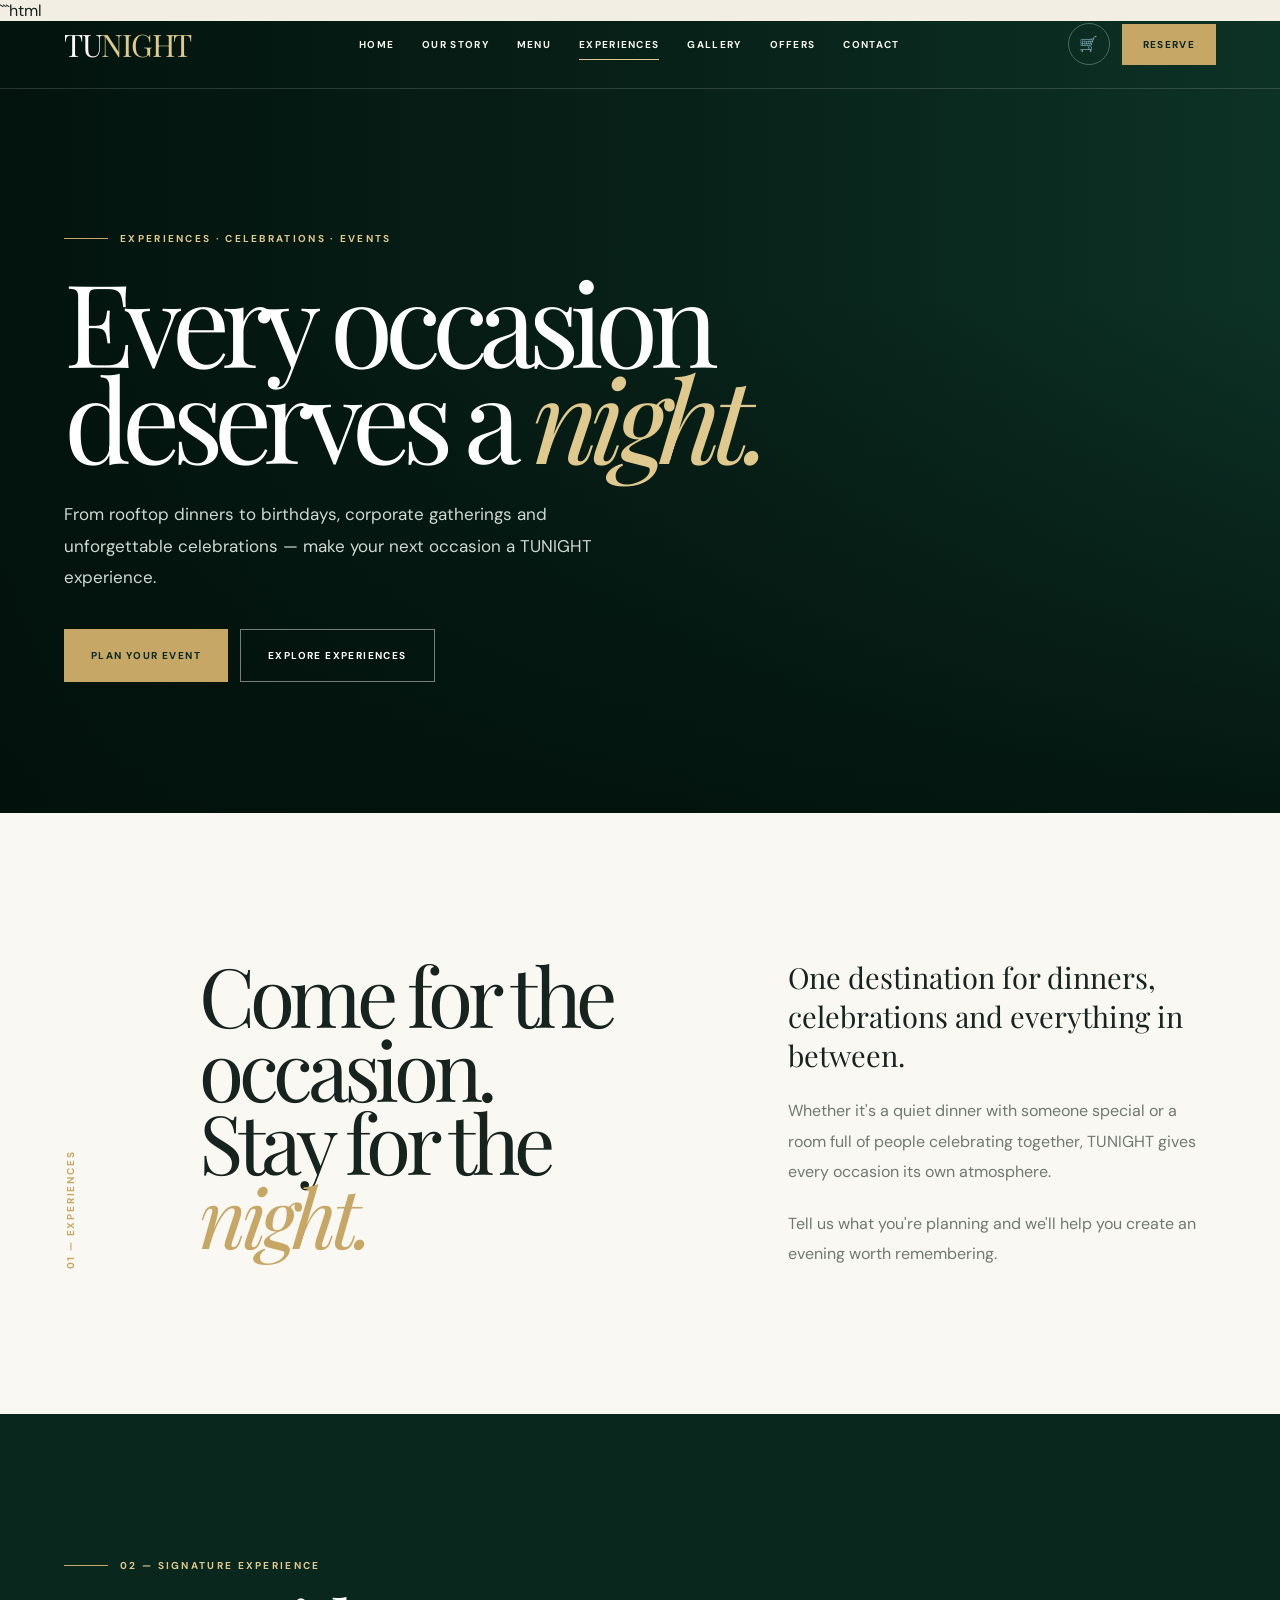
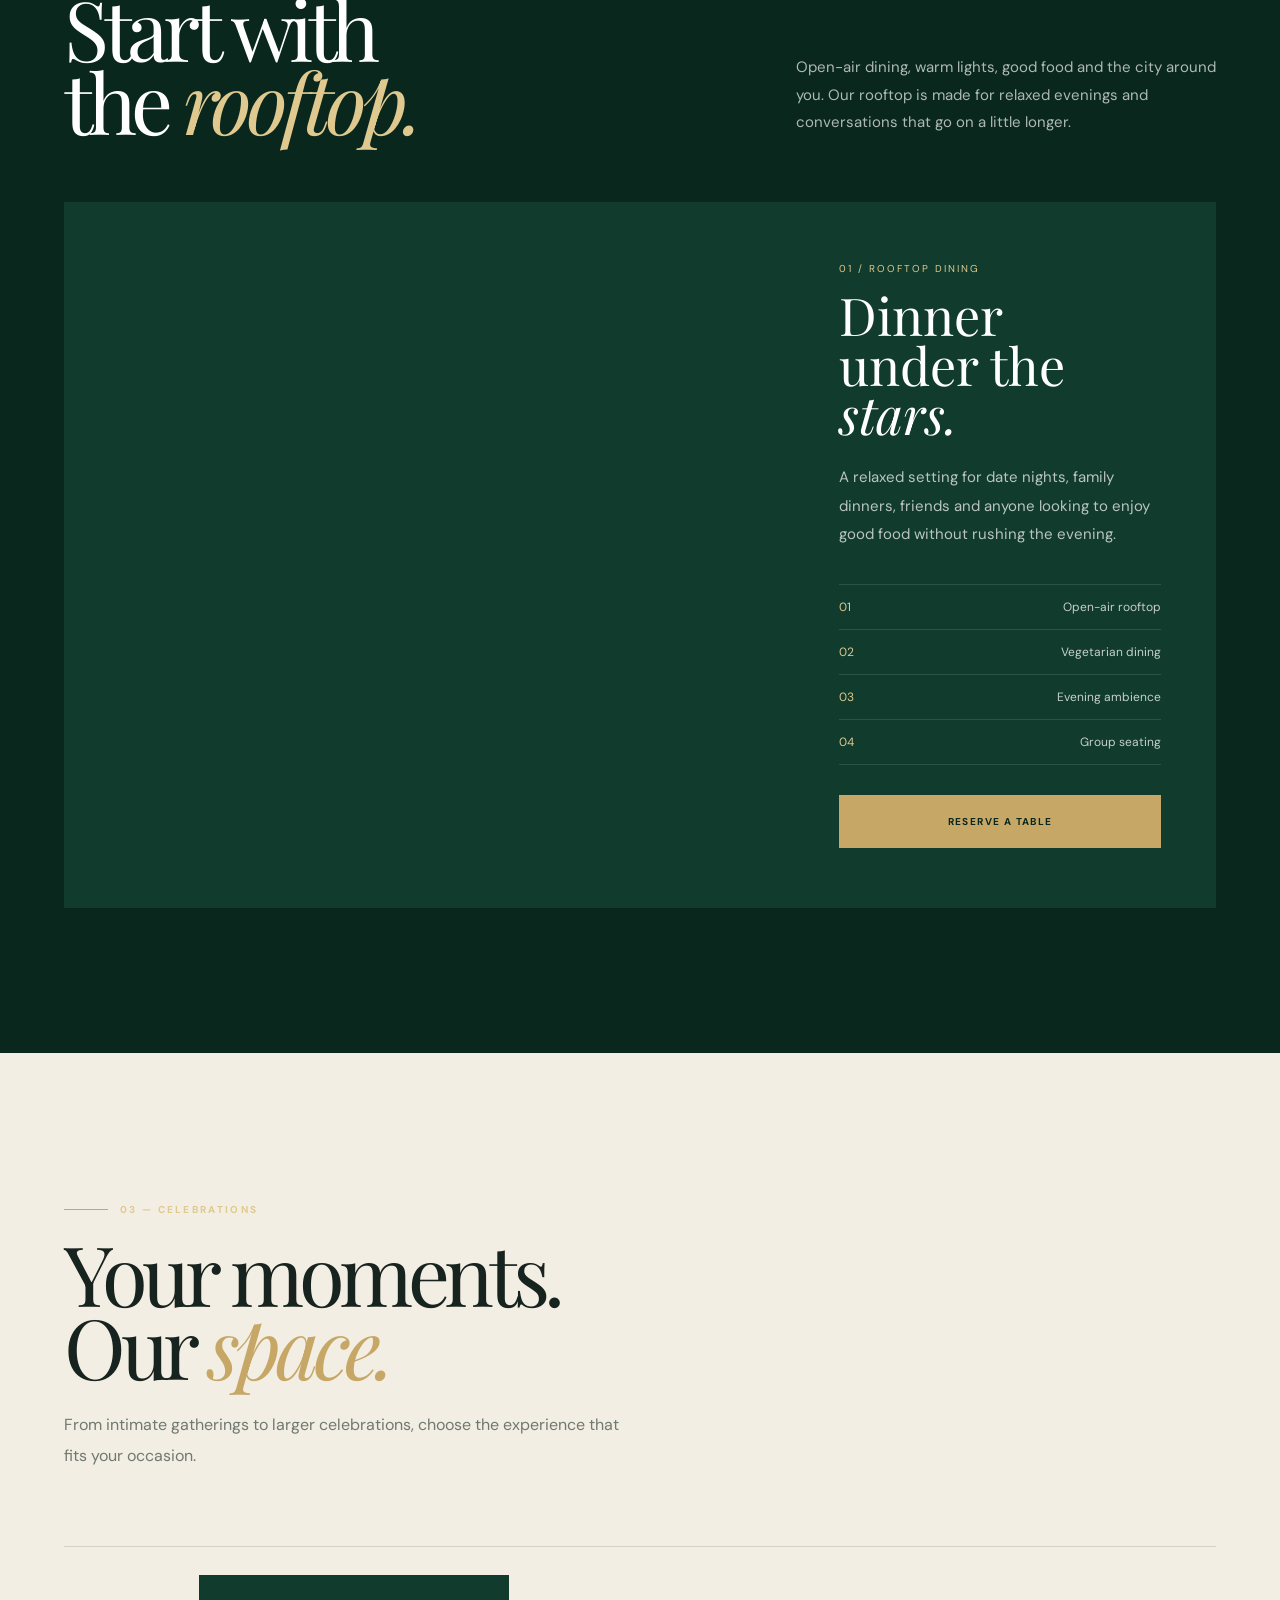
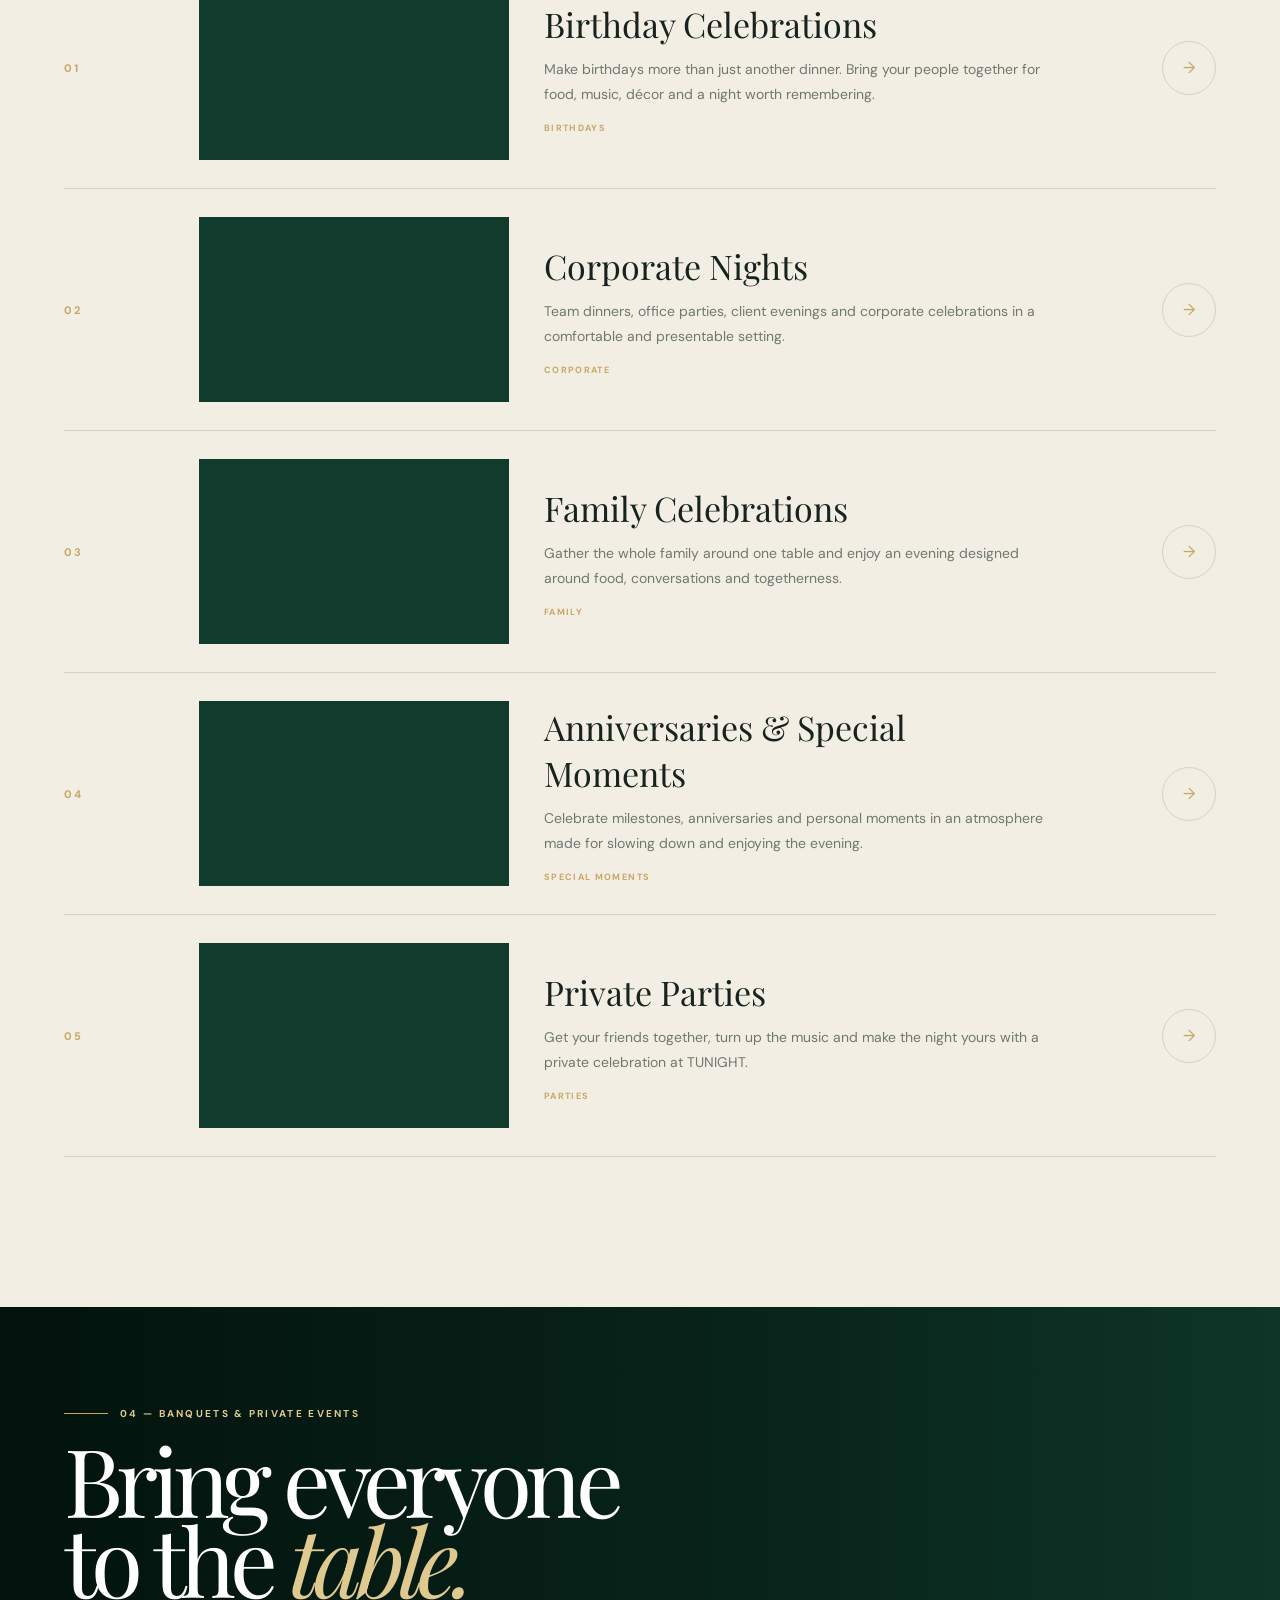
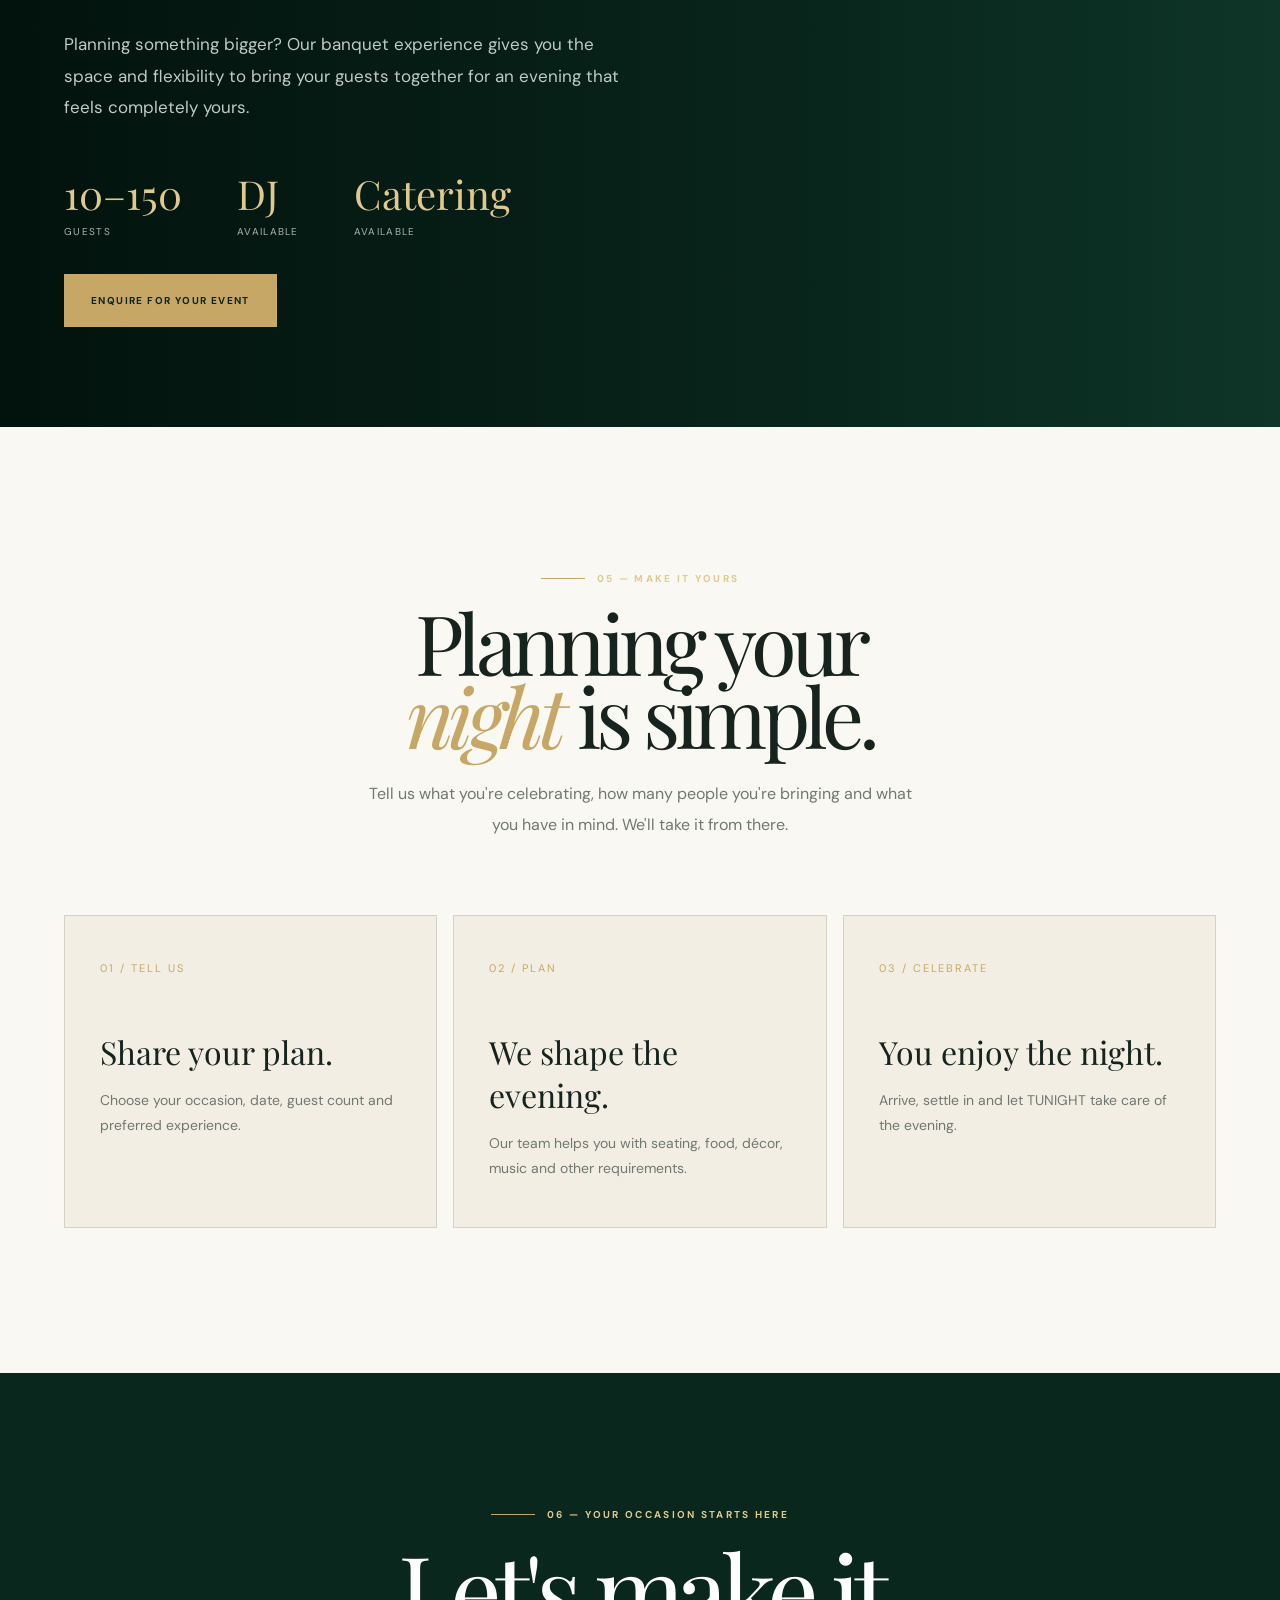
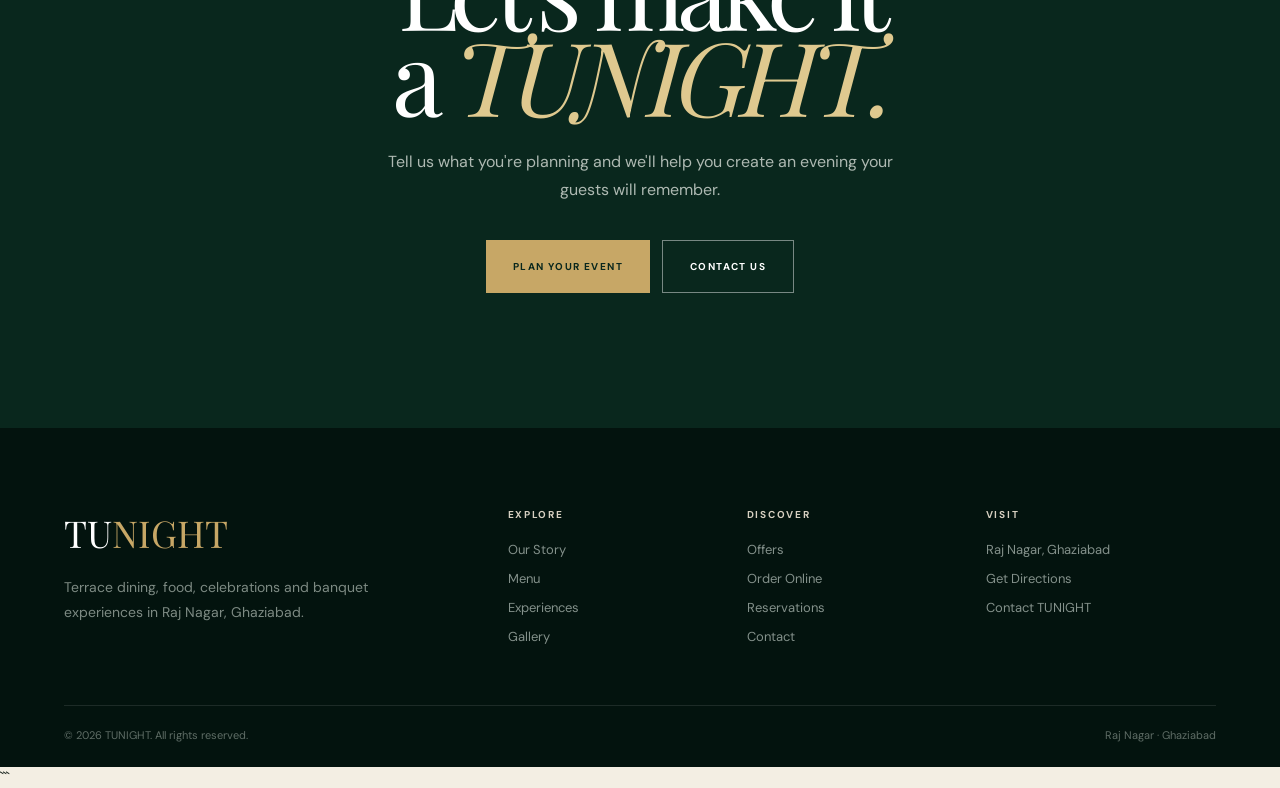
==== events.html @ 4f3eb119 "Add files via upload" ====
```html
<!DOCTYPE html>
<html lang="en">
<head>
<meta charset="UTF-8">
<meta name="viewport" content="width=device-width, initial-scale=1.0">

<title>Experiences & Events — TUNIGHT</title>

<link rel="preconnect" href="https://fonts.googleapis.com">
<link rel="preconnect" href="https://fonts.gstatic.com" crossorigin>

<link href="https://fonts.googleapis.com/css2?family=DM+Sans:wght@400;500;600;700&family=Playfair+Display:ital,wght@0,400;0,500;0,600;1,400;1,500&display=swap" rel="stylesheet">

<style>

:root{
    --green:#09271d;
    --green-2:#103b2d;
    --green-3:#174936;

    --gold:#c7a766;
    --gold-light:#dfc98f;

    --cream:#f3eee3;
    --cream-light:#faf8f2;

    --white:#fff;
    --black:#07100c;

    --text:#17231e;
    --muted:#707872;

    --line:rgba(23,35,30,.14);

    --container:1280px;
}

*{
    margin:0;
    padding:0;
    box-sizing:border-box;
}

html{
    scroll-behavior:smooth;
}

body{
    background:var(--cream);
    color:var(--text);
    font-family:"DM Sans",sans-serif;
    overflow-x:hidden;
}

body.no-scroll{
    overflow:hidden;
}

img{
    display:block;
    width:100%;
}

a{
    color:inherit;
    text-decoration:none;
}

button{
    font:inherit;
}

.container{
    width:min(var(--container),90%);
    margin:auto;
}

/* =========================
   HEADER
========================= */

.header{
    position:absolute;
    top:0;
    left:0;
    width:100%;
    z-index:100;
    color:white;
    border-bottom:1px solid rgba(255,255,255,.15);
}

.nav{
    min-height:88px;
    display:flex;
    align-items:center;
    justify-content:space-between;
    gap:30px;
}

.logo{
    font-family:"Playfair Display",serif;
    font-size:31px;
    letter-spacing:-1.5px;
    white-space:nowrap;
}

.logo span{
    color:var(--gold-light);
}

.nav-links{
    display:flex;
    align-items:center;
    gap:28px;
}

.nav-links a{
    position:relative;
    font-size:10px;
    font-weight:700;
    letter-spacing:.13em;
    text-transform:uppercase;
    color:#f7f6f0;
}

.nav-links a::after{
    content:"";
    position:absolute;
    left:0;
    bottom:-9px;
    width:0;
    height:1px;
    background:var(--gold-light);
    transition:.3s;
}

.nav-links a:hover::after,
.nav-links a.active::after{
    width:100%;
}

.nav-right{
    display:flex;
    align-items:center;
    gap:12px;
}

.cart{
    width:42px;
    height:42px;
    border:1px solid rgba(255,255,255,.28);
    border-radius:50%;
    display:grid;
    place-items:center;
    font-size:15px;
}

.header-button{
    padding:14px 21px;
    background:var(--gold);
    color:var(--green);
    font-size:10px;
    font-weight:700;
    letter-spacing:.13em;
    text-transform:uppercase;
}

.menu-button{
    display:none;
    width:42px;
    height:42px;
    border:1px solid rgba(255,255,255,.3);
    background:transparent;
    color:white;
    cursor:pointer;
}

/* =========================
   MOBILE MENU
========================= */

.mobile-menu{
    position:fixed;
    inset:0;
    z-index:1000;
    background:var(--green);
    color:white;
    padding:24px;
    transform:translateX(100%);
    transition:.4s ease;
}

.mobile-menu.open{
    transform:translateX(0);
}

.mobile-menu-top{
    display:flex;
    justify-content:space-between;
    align-items:center;
}

.mobile-close{
    width:42px;
    height:42px;
    border:1px solid rgba(255,255,255,.25);
    background:transparent;
    color:white;
    font-size:25px;
    cursor:pointer;
}

.mobile-links{
    margin-top:55px;
}

.mobile-links a{
    display:block;
    padding:17px 0;
    border-bottom:1px solid rgba(255,255,255,.1);
    font-family:"Playfair Display",serif;
    font-size:34px;
}

/* =========================
   COMMON
========================= */

.eyebrow{
    display:flex;
    align-items:center;
    gap:12px;
    color:var(--gold-light);
    font-size:10px;
    font-weight:700;
    letter-spacing:.23em;
    text-transform:uppercase;
}

.eyebrow::before{
    content:"";
    width:44px;
    height:1px;
    background:var(--gold);
}

.button{
    min-height:53px;
    padding:0 27px;
    display:inline-flex;
    align-items:center;
    justify-content:center;
    font-size:10px;
    font-weight:700;
    letter-spacing:.14em;
    text-transform:uppercase;
}

.button-gold{
    background:var(--gold);
    color:var(--green);
}

.button-outline{
    border:1px solid rgba(255,255,255,.45);
    color:white;
}

.photo{
    position:relative;
    overflow:hidden;
    background:var(--green-2);
}

.photo img{
    width:100%;
    height:100%;
    object-fit:cover;
    transition:.8s ease;
}

/* =========================
   HERO
========================= */

.hero{
    min-height:88vh;
    position:relative;
    display:flex;
    align-items:center;
    color:white;
    background:var(--green);
    overflow:hidden;
}

.hero-photo{
    position:absolute;
    inset:0;
}

.hero-photo img{
    object-position:center;
    animation:heroScale 12s ease-out forwards;
}

@keyframes heroScale{
    from{
        transform:scale(1.08);
    }

    to{
        transform:scale(1);
    }
}

.hero-overlay{
    position:absolute;
    inset:0;
    background:
        linear-gradient(
            90deg,
            rgba(2,17,12,.95),
            rgba(2,17,12,.63) 52%,
            rgba(2,17,12,.22)
        ),
        linear-gradient(
            0deg,
            rgba(2,17,12,.8),
            transparent 65%
        );
}

.hero-content{
    position:relative;
    z-index:2;
    padding-top:80px;
}

.hero h1{
    max-width:900px;
    margin-top:27px;
    font-family:"Playfair Display",serif;
    font-size:clamp(68px,9vw,128px);
    line-height:.84;
    font-weight:400;
    letter-spacing:-.075em;
}

.hero h1 em{
    color:var(--gold-light);
}

.hero-text{
    max-width:570px;
    margin-top:34px;
    color:#d0d8d3;
    font-size:17px;
    line-height:1.85;
}

.hero-buttons{
    display:flex;
    gap:12px;
    margin-top:36px;
}

/* =========================
   INTRO
========================= */

.intro{
    padding:145px 0;
    background:var(--cream-light);
}

.intro-grid{
    display:grid;
    grid-template-columns:70px 1.1fr .9fr;
    gap:65px;
}

.vertical{
    writing-mode:vertical-rl;
    transform:rotate(180deg);
    color:var(--gold);
    font-size:10px;
    font-weight:700;
    letter-spacing:.18em;
    text-transform:uppercase;
}

.intro h2{
    font-family:"Playfair Display",serif;
    font-size:clamp(56px,6.4vw,88px);
    line-height:.9;
    font-weight:400;
    letter-spacing:-.065em;
}

.intro h2 em{
    color:var(--gold);
}

.intro-copy h3{
    font-family:"Playfair Display",serif;
    font-size:29px;
    font-weight:400;
    line-height:1.35;
}

.intro-copy p{
    margin-top:21px;
    color:var(--muted);
    font-size:16px;
    line-height:1.9;
}

/* =========================
   EXPERIENCE FEATURE
========================= */

.feature{
    padding:145px 0;
    background:var(--green);
    color:white;
}

.feature-head{
    display:flex;
    justify-content:space-between;
    align-items:flex-end;
    gap:50px;
    margin-bottom:65px;
}

.feature-head h2{
    margin-top:20px;
    font-family:"Playfair Display",serif;
    font-size:clamp(58px,6.5vw,90px);
    line-height:.87;
    font-weight:400;
    letter-spacing:-.065em;
}

.feature-head h2 em{
    color:var(--gold-light);
}

.feature-head p{
    max-width:420px;
    color:#aeb9b3;
    font-size:15px;
    line-height:1.85;
}

.feature-main{
    display:grid;
    grid-template-columns:1.25fr .75fr;
    min-height:650px;
}

.feature-image{
    min-height:650px;
}

.feature-image img{
    object-position:center;
}

.feature-image:hover img{
    transform:scale(1.04);
}

.feature-content{
    padding:60px 55px;
    background:var(--green-2);
    display:flex;
    flex-direction:column;
    justify-content:center;
}

.feature-number{
    color:var(--gold-light);
    font-size:10px;
    letter-spacing:.2em;
}

.feature-content h3{
    margin-top:15px;
    font-family:"Playfair Display",serif;
    font-size:52px;
    line-height:.95;
    font-weight:400;
}

.feature-content p{
    margin-top:25px;
    color:#bac5bf;
    font-size:15px;
    line-height:1.9;
}

.feature-list{
    margin-top:35px;
    border-top:1px solid rgba(255,255,255,.12);
}

.feature-list div{
    padding:14px 0;
    border-bottom:1px solid rgba(255,255,255,.12);
    display:flex;
    justify-content:space-between;
    gap:20px;
    color:#c7d0cb;
    font-size:12px;
}

.feature-list span{
    color:var(--gold-light);
}

/* =========================
   EVENTS
========================= */

.events{
    padding:150px 0;
    background:var(--cream);
}

.events-heading{
    max-width:760px;
}

.events-heading h2{
    margin-top:20px;
    font-family:"Playfair Display",serif;
    font-size:clamp(58px,6.5vw,90px);
    line-height:.88;
    font-weight:400;
    letter-spacing:-.065em;
}

.events-heading h2 em{
    color:var(--gold);
}

.events-heading p{
    max-width:570px;
    margin-top:28px;
    color:var(--muted);
    font-size:16px;
    line-height:1.9;
}

.event-list{
    margin-top:75px;
    border-top:1px solid var(--line);
}

.event-card{
    display:grid;
    grid-template-columns:100px 310px 1fr 130px;
    align-items:center;
    gap:35px;
    padding:28px 0;
    border-bottom:1px solid var(--line);
    transition:.35s ease;
}

.event-card:hover{
    padding-left:15px;
    padding-right:15px;
    background:rgba(255,255,255,.4);
}

.event-number{
    color:var(--gold);
    font-size:11px;
    font-weight:700;
    letter-spacing:.15em;
}

.event-image{
    height:185px;
}

.event-image img{
    object-position:center;
}

.event-card:hover .event-image img{
    transform:scale(1.05);
}

.event-info h3{
    font-family:"Playfair Display",serif;
    font-size:34px;
    font-weight:400;
}

.event-info p{
    max-width:500px;
    margin-top:10px;
    color:var(--muted);
    font-size:14px;
    line-height:1.75;
}

.event-tag{
    display:inline-block;
    margin-top:16px;
    color:var(--gold);
    font-size:9px;
    font-weight:700;
    letter-spacing:.15em;
    text-transform:uppercase;
}

.event-arrow{
    justify-self:end;
    width:54px;
    height:54px;
    border:1px solid var(--line);
    border-radius:50%;
    display:grid;
    place-items:center;
    color:var(--gold);
    transition:.3s;
}

.event-card:hover .event-arrow{
    background:var(--green);
    color:var(--gold-light);
    border-color:var(--green);
}

/* =========================
   BANQUET
========================= */

.banquet{
    min-height:720px;
    position:relative;
    display:flex;
    align-items:center;
    color:white;
    overflow:hidden;
}

.banquet-photo{
    position:absolute;
    inset:0;
}

.banquet-photo img{
    object-position:center;
}

.banquet-overlay{
    position:absolute;
    inset:0;
    background:
        linear-gradient(
            90deg,
            rgba(2,17,12,.96),
            rgba(2,17,12,.57) 58%,
            rgba(2,17,12,.15)
        );
}

.banquet-content{
    position:relative;
    z-index:2;
}

.banquet-inner{
    max-width:800px;
}

.banquet h2{
    margin-top:20px;
    font-family:"Playfair Display",serif;
    font-size:clamp(62px,7.4vw,106px);
    line-height:.84;
    font-weight:400;
    letter-spacing:-.07em;
}

.banquet h2 em{
    color:var(--gold-light);
}

.banquet p{
    max-width:570px;
    margin-top:30px;
    color:#c1cbc5;
    font-size:17px;
    line-height:1.85;
}

.stats{
    display:flex;
    gap:55px;
    margin-top:43px;
}

.stat strong{
    display:block;
    color:var(--gold-light);
    font-family:"Playfair Display",serif;
    font-size:40px;
    font-weight:400;
}

.stat span{
    display:block;
    margin-top:5px;
    color:#a9b5ae;
    font-size:10px;
    letter-spacing:.13em;
    text-transform:uppercase;
}

/* =========================
   HOW IT WORKS
========================= */

.process{
    padding:145px 0;
    background:var(--cream-light);
}

.process-title{
    text-align:center;
    max-width:800px;
    margin:auto;
}

.process-title .eyebrow{
    justify-content:center;
}

.process-title h2{
    margin-top:20px;
    font-family:"Playfair Display",serif;
    font-size:clamp(58px,6.5vw,90px);
    line-height:.88;
    font-weight:400;
    letter-spacing:-.065em;
}

.process-title h2 em{
    color:var(--gold);
}

.process-title p{
    max-width:570px;
    margin:28px auto 0;
    color:var(--muted);
    font-size:16px;
    line-height:1.9;
}

.process-grid{
    display:grid;
    grid-template-columns:repeat(3,1fr);
    gap:16px;
    margin-top:75px;
}

.process-card{
    padding:45px 35px;
    min-height:300px;
    background:var(--cream);
    border:1px solid var(--line);
    position:relative;
}

.process-card-number{
    color:var(--gold);
    font-size:11px;
    letter-spacing:.18em;
}

.process-card h3{
    margin-top:55px;
    font-family:"Playfair Display",serif;
    font-size:32px;
    font-weight:400;
}

.process-card p{
    margin-top:15px;
    color:var(--muted);
    font-size:14px;
    line-height:1.8;
}

/* =========================
   CTA
========================= */

.final{
    padding:135px 0;
    background:var(--green);
    color:white;
    text-align:center;
}

.final .eyebrow{
    justify-content:center;
}

.final h2{
    max-width:900px;
    margin:25px auto 0;
    font-family:"Playfair Display",serif;
    font-size:clamp(65px,8vw,112px);
    line-height:.84;
    font-weight:400;
    letter-spacing:-.07em;
}

.final h2 em{
    color:var(--gold-light);
}

.final p{
    max-width:530px;
    margin:30px auto 0;
    color:#aeb9b2;
    font-size:16px;
    line-height:1.8;
}

.final-buttons{
    display:flex;
    justify-content:center;
    gap:12px;
    margin-top:35px;
}

/* =========================
   FOOTER
========================= */

.footer{
    padding:80px 0 25px;
    background:#03130e;
    color:white;
}

.footer-grid{
    display:grid;
    grid-template-columns:1.5fr .7fr .7fr .9fr;
    gap:60px;
}

.footer-logo{
    font-family:"Playfair Display",serif;
    font-size:37px;
}

.footer-logo span{
    color:var(--gold);
}

.footer-description{
    max-width:360px;
    margin-top:18px;
    color:#7d8a83;
    font-size:14px;
    line-height:1.8;
}

.footer h4{
    margin-bottom:20px;
    color:#d7d0c1;
    font-size:10px;
    letter-spacing:.17em;
    text-transform:uppercase;
}

.footer-links{
    display:grid;
    gap:12px;
}

.footer-links a{
    color:#84918b;
    font-size:13px;
}

.footer-links a:hover{
    color:var(--gold-light);
}

.footer-bottom{
    display:flex;
    justify-content:space-between;
    margin-top:60px;
    padding-top:22px;
    border-top:1px solid rgba(255,255,255,.1);
    color:#5f6d66;
    font-size:11px;
}

/* =========================
   RESPONSIVE
========================= */

@media(max-width:1100px){

    .nav-links{
        gap:17px;
    }

    .nav-links a{
        font-size:8px;
    }

    .intro-grid{
        grid-template-columns:45px 1fr 1fr;
        gap:35px;
    }

    .feature-main{
        grid-template-columns:1fr 1fr;
    }

    .event-card{
        grid-template-columns:60px 250px 1fr 80px;
        gap:25px;
    }

}

@media(max-width:850px){

    .nav-links,
    .header-button{
        display:none;
    }

    .menu-button{
        display:block;
    }

    .intro-grid{
        grid-template-columns:1fr;
    }

    .vertical{
        writing-mode:initial;
        transform:none;
    }

    .feature-main{
        grid-template-columns:1fr;
    }

    .feature-image{
        min-height:500px;
    }

    .event-card{
        grid-template-columns:60px 230px 1fr 60px;
    }

    .process-grid{
        grid-template-columns:1fr;
    }

    .footer-grid{
        grid-template-columns:1fr 1fr;
    }

}

@media(max-width:600px){

    .container{
        width:calc(100% - 40px);
    }

    .nav{
        min-height:76px;
    }

    .logo{
        font-size:28px;
    }

    .hero{
        min-height:720px;
    }

    .hero-content{
        padding-top:45px;
    }

    .hero h1{
        font-size:62px;
    }

    .hero-text{
        font-size:15px;
    }

    .hero-buttons{
        flex-wrap:wrap;
    }

    .intro,
    .feature,
    .events,
    .process,
    .final{
        padding:90px 0;
    }

    .feature-head{
        display:block;
    }

    .feature-head p{
        margin-top:25px;
    }

    .feature-image{
        min-height:420px;
    }

    .feature-content{
        padding:40px 28px;
    }

    .feature-content h3{
        font-size:42px;
    }

    .event-list{
        margin-top:50px;
    }

    .event-card{
        grid-template-columns:45px 1fr;
        gap:18px;
        padding:25px 0;
    }

    .event-image{
        grid-column:2;
        height:240px;
        order:2;
    }

    .event-info{
        grid-column:2;
        order:3;
    }

    .event-number{
        grid-column:1;
        grid-row:1 / span 3;
        align-self:start;
        padding-top:4px;
    }

    .event-arrow{
        display:none;
    }

    .banquet{
        min-height:650px;
    }

    .stats{
        gap:25px;
        flex-wrap:wrap;
    }

    .stat strong{
        font-size:32px;
    }

    .process-card{
        min-height:260px;
    }

    .final-buttons{
        flex-wrap:wrap;
    }

    .footer-grid{
        grid-template-columns:1fr;
        gap:35px;
    }

    .footer-bottom{
        display:block;
        line-height:2;
    }

}

</style>
</head>

<body>

<!-- =========================
     HEADER
========================= -->

<header class="header">

    <div class="container nav">

        <a href="index.html" class="logo">
            TU<span>NIGHT</span>
        </a>

        <nav class="nav-links">

            <a href="index.html">Home</a>

            <a href="our-story.html">Our Story</a>

            <a href="menu.html">Menu</a>

            <a href="events.html" class="active">Experiences</a>

            <a href="gallery.html">Gallery</a>

            <a href="offers.html">Offers</a>

            <a href="contact.html">Contact</a>

        </nav>

        <div class="nav-right">

            <a href="cart.html" class="cart">
                🛒
            </a>

            <a href="booking.html" class="header-button">
                Reserve
            </a>

            <button class="menu-button" id="menuOpen">
                ☰
            </button>

        </div>

    </div>

</header>


<!-- =========================
     MOBILE MENU
========================= -->

<div class="mobile-menu" id="mobileMenu">

    <div class="mobile-menu-top">

        <div class="logo">
            TU<span>NIGHT</span>
        </div>

        <button class="mobile-close" id="menuClose">
            ×
        </button>

    </div>

    <nav class="mobile-links">

        <a href="index.html">Home</a>

        <a href="our-story.html">Our Story</a>

        <a href="menu.html">Menu</a>

        <a href="events.html">Experiences</a>

        <a href="gallery.html">Gallery</a>

        <a href="offers.html">Offers</a>

        <a href="contact.html">Contact</a>

    </nav>

</div>


<!-- =========================
     HERO
========================= -->

<section class="hero">

    <div class="hero-photo photo">

        <img
            src="assets/images/events-hero.jpg"
            alt="TUNIGHT experiences and celebrations">

    </div>

    <div class="hero-overlay"></div>

    <div class="container hero-content">

        <div class="eyebrow">
            Experiences · Celebrations · Events
        </div>

        <h1>
            Every occasion<br>
            deserves a <em>night.</em>
        </h1>

        <p class="hero-text">
            From rooftop dinners to birthdays, corporate gatherings
            and unforgettable celebrations — make your next occasion
            a TUNIGHT experience.
        </p>

        <div class="hero-buttons">

            <a href="booking.html" class="button button-gold">
                Plan Your Event
            </a>

            <a href="#experiences" class="button button-outline">
                Explore Experiences
            </a>

        </div>

    </div>

</section>


<!-- =========================
     INTRO
========================= -->

<section class="intro">

    <div class="container intro-grid">

        <div class="vertical">
            01 — Experiences
        </div>

        <div>

            <h2>
                Come for the<br>
                occasion.<br>
                Stay for the <em>night.</em>
            </h2>

        </div>

        <div class="intro-copy">

            <h3>
                One destination for dinners, celebrations and everything in between.
            </h3>

            <p>
                Whether it's a quiet dinner with someone special or
                a room full of people celebrating together, TUNIGHT
                gives every occasion its own atmosphere.
            </p>

            <p>
                Tell us what you're planning and we'll help you
                create an evening worth remembering.
            </p>

        </div>

    </div>

</section>


<!-- =========================
     FEATURE EXPERIENCE
========================= -->

<section class="feature" id="experiences">

    <div class="container">

        <div class="feature-head">

            <div>

                <div class="eyebrow">
                    02 — Signature Experience
                </div>

                <h2>
                    Start with<br>
                    the <em>rooftop.</em>
                </h2>

            </div>

            <p>
                Open-air dining, warm lights, good food and the city
                around you. Our rooftop is made for relaxed evenings
                and conversations that go on a little longer.
            </p>

        </div>

        <div class="feature-main">

            <div class="feature-image photo">

                <img
                    src="assets/images/rooftop.jpg"
                    alt="TUNIGHT rooftop dining">

            </div>

            <div class="feature-content">

                <div class="feature-number">
                    01 / ROOFTOP DINING
                </div>

                <h3>
                    Dinner<br>
                    under the<br>
                    <em>stars.</em>
                </h3>

                <p>
                    A relaxed setting for date nights, family dinners,
                    friends and anyone looking to enjoy good food
                    without rushing the evening.
                </p>

                <div class="feature-list">

                    <div>
                        <span>01</span>
                        Open-air rooftop
                    </div>

                    <div>
                        <span>02</span>
                        Vegetarian dining
                    </div>

                    <div>
                        <span>03</span>
                        Evening ambience
                    </div>

                    <div>
                        <span>04</span>
                        Group seating
                    </div>

                </div>

                <a
                    href="booking.html"
                    class="button button-gold"
                    style="margin-top:30px;"
                >
                    Reserve A Table
                </a>

            </div>

        </div>

    </div>

</section>


<!-- =========================
     EVENTS
========================= -->

<section class="events">

    <div class="container">

        <div class="events-heading">

            <div class="eyebrow">
                03 — Celebrations
            </div>

            <h2>
                Your moments.<br>
                Our <em>space.</em>
            </h2>

            <p>
                From intimate gatherings to larger celebrations,
                choose the experience that fits your occasion.
            </p>

        </div>


        <div class="event-list">


            <!-- BIRTHDAY -->

            <a href="booking.html?event=birthday" class="event-card">

                <div class="event-number">
                    01
                </div>

                <div class="event-image photo">

                    <img
                        src="assets/images/event-01.jpg"
                        alt="Birthday celebration at TUNIGHT">

                </div>

                <div class="event-info">

                    <h3>
                        Birthday Celebrations
                    </h3>

                    <p>
                        Make birthdays more than just another dinner.
                        Bring your people together for food, music,
                        décor and a night worth remembering.
                    </p>

                    <span class="event-tag">
                        Birthdays
                    </span>

                </div>

                <div class="event-arrow">
                    →
                </div>

            </a>


            <!-- CORPORATE -->

            <a href="booking.html?event=corporate" class="event-card">

                <div class="event-number">
                    02
                </div>

                <div class="event-image photo">

                    <img
                        src="assets/images/event-02.jpg"
                        alt="Corporate event at TUNIGHT">

                </div>

                <div class="event-info">

                    <h3>
                        Corporate Nights
                    </h3>

                    <p>
                        Team dinners, office parties, client evenings
                        and corporate celebrations in a comfortable
                        and presentable setting.
                    </p>

                    <span class="event-tag">
                        Corporate
                    </span>

                </div>

                <div class="event-arrow">
                    →
                </div>

            </a>


            <!-- FAMILY -->

            <a href="booking.html?event=family" class="event-card">

                <div class="event-number">
                    03
                </div>

                <div class="event-image photo">

                    <img
                        src="assets/images/event-03.jpg"
                        alt="Family celebration at TUNIGHT">

                </div>

                <div class="event-info">

                    <h3>
                        Family Celebrations
                    </h3>

                    <p>
                        Gather the whole family around one table
                        and enjoy an evening designed around food,
                        conversations and togetherness.
                    </p>

                    <span class="event-tag">
                        Family
                    </span>

                </div>

                <div class="event-arrow">
                    →
                </div>

            </a>


            <!-- ANNIVERSARY -->

            <a href="booking.html?event=anniversary" class="event-card">

                <div class="event-number">
                    04
                </div>

                <div class="event-image photo">

                    <img
                        src="assets/images/event-04.jpg"
                        alt="Anniversary celebration at TUNIGHT">

                </div>

                <div class="event-info">

                    <h3>
                        Anniversaries & Special Moments
                    </h3>

                    <p>
                        Celebrate milestones, anniversaries and
                        personal moments in an atmosphere made
                        for slowing down and enjoying the evening.
                    </p>

                    <span class="event-tag">
                        Special Moments
                    </span>

                </div>

                <div class="event-arrow">
                    →
                </div>

            </a>


            <!-- PARTIES -->

            <a href="booking.html?event=party" class="event-card">

                <div class="event-number">
                    05
                </div>

                <div class="event-image photo">

                    <img
                        src="assets/images/event-05.jpg"
                        alt="Party at TUNIGHT">

                </div>

                <div class="event-info">

                    <h3>
                        Private Parties
                    </h3>

                    <p>
                        Get your friends together, turn up the music
                        and make the night yours with a private
                        celebration at TUNIGHT.
                    </p>

                    <span class="event-tag">
                        Parties
                    </span>

                </div>

                <div class="event-arrow">
                    →
                </div>

            </a>

        </div>

    </div>

</section>


<!-- =========================
     BANQUET
========================= -->

<section class="banquet">

    <div class="banquet-photo photo">

        <img
            src="assets/images/banquet-main.jpg"
            alt="TUNIGHT banquet hall">

    </div>

    <div class="banquet-overlay"></div>

    <div class="container banquet-content">

        <div class="banquet-inner">

            <div class="eyebrow">
                04 — Banquets & Private Events
            </div>

            <h2>
                Bring everyone<br>
                to the <em>table.</em>
            </h2>

            <p>
                Planning something bigger? Our banquet experience
                gives you the space and flexibility to bring your
                guests together for an evening that feels completely yours.
            </p>

            <div class="stats">

                <div class="stat">

                    <strong>
                        10–150
                    </strong>

                    <span>
                        Guests
                    </span>

                </div>

                <div class="stat">

                    <strong>
                        DJ
                    </strong>

                    <span>
                        Available
                    </span>

                </div>

                <div class="stat">

                    <strong>
                        Catering
                    </strong>

                    <span>
                        Available
                    </span>

                </div>

            </div>

            <div class="hero-buttons">

                <a href="booking.html" class="button button-gold">
                    Enquire For Your Event
                </a>

            </div>

        </div>

    </div>

</section>


<!-- =========================
     PROCESS
========================= -->

<section class="process">

    <div class="container">

        <div class="process-title">

            <div class="eyebrow">
                05 — Make It Yours
            </div>

            <h2>
                Planning your<br>
                <em>night</em> is simple.
            </h2>

            <p>
                Tell us what you're celebrating, how many people
                you're bringing and what you have in mind.
                We'll take it from there.
            </p>

        </div>


        <div class="process-grid">

            <div class="process-card">

                <div class="process-card-number">
                    01 / TELL US
                </div>

                <h3>
                    Share your plan.
                </h3>

                <p>
                    Choose your occasion, date, guest count
                    and preferred experience.
                </p>

            </div>


            <div class="process-card">

                <div class="process-card-number">
                    02 / PLAN
                </div>

                <h3>
                    We shape the evening.
                </h3>

                <p>
                    Our team helps you with seating, food,
                    décor, music and other requirements.
                </p>

            </div>


            <div class="process-card">

                <div class="process-card-number">
                    03 / CELEBRATE
                </div>

                <h3>
                    You enjoy the night.
                </h3>

                <p>
                    Arrive, settle in and let TUNIGHT take care
                    of the evening.
                </p>

            </div>

        </div>

    </div>

</section>


<!-- =========================
     FINAL CTA
========================= -->

<section class="final">

    <div class="container">

        <div class="eyebrow">
            06 — Your Occasion Starts Here
        </div>

        <h2>
            Let's make it<br>
            a <em>TUNIGHT.</em>
        </h2>

        <p>
            Tell us what you're planning and we'll help you
            create an evening your guests will remember.
        </p>

        <div class="final-buttons">

            <a href="booking.html" class="button button-gold">
                Plan Your Event
            </a>

            <a href="contact.html" class="button button-outline">
                Contact Us
            </a>

        </div>

    </div>

</section>


<!-- =========================
     FOOTER
========================= -->

<footer class="footer">

    <div class="container footer-grid">

        <div>

            <div class="footer-logo">
                TU<span>NIGHT</span>
            </div>

            <p class="footer-description">
                Terrace dining, food, celebrations and banquet
                experiences in Raj Nagar, Ghaziabad.
            </p>

        </div>


        <div>

            <h4>
                Explore
            </h4>

            <div class="footer-links">

                <a href="our-story.html">
                    Our Story
                </a>

                <a href="menu.html">
                    Menu
                </a>

                <a href="events.html">
                    Experiences
                </a>

                <a href="gallery.html">
                    Gallery
                </a>

            </div>

        </div>


        <div>

            <h4>
                Discover
            </h4>

            <div class="footer-links">

                <a href="offers.html">
                    Offers
                </a>

                <a href="cart.html">
                    Order Online
                </a>

                <a href="booking.html">
                    Reservations
                </a>

                <a href="contact.html">
                    Contact
                </a>

            </div>

        </div>


        <div>

            <h4>
                Visit
            </h4>

            <div class="footer-links">

                <a href="contact.html">
                    Raj Nagar, Ghaziabad
                </a>

                <a href="contact.html">
                    Get Directions
                </a>

                <a href="contact.html">
                    Contact TUNIGHT
                </a>

            </div>

        </div>

    </div>


    <div class="container footer-bottom">

        <div>
            © 2026 TUNIGHT. All rights reserved.
        </div>

        <div>
            Raj Nagar · Ghaziabad
        </div>

    </div>

</footer>


<!-- =========================
     JAVASCRIPT
========================= -->

<script>

const menuOpen = document.getElementById("menuOpen");
const menuClose = document.getElementById("menuClose");
const mobileMenu = document.getElementById("mobileMenu");

menuOpen.addEventListener("click", function(){

    mobileMenu.classList.add("open");
    document.body.classList.add("no-scroll");

});

menuClose.addEventListener("click", function(){

    mobileMenu.classList.remove("open");
    document.body.classList.remove("no-scroll");

});


document.querySelectorAll(".mobile-links a").forEach(function(link){

    link.addEventListener("click", function(){

        mobileMenu.classList.remove("open");
        document.body.classList.remove("no-scroll");

    });

});


document.querySelectorAll("img").forEach(function(image){

    image.addEventListener("error", function(){

        this.style.display = "none";

    });

});

</script>

</body>
</html>
```
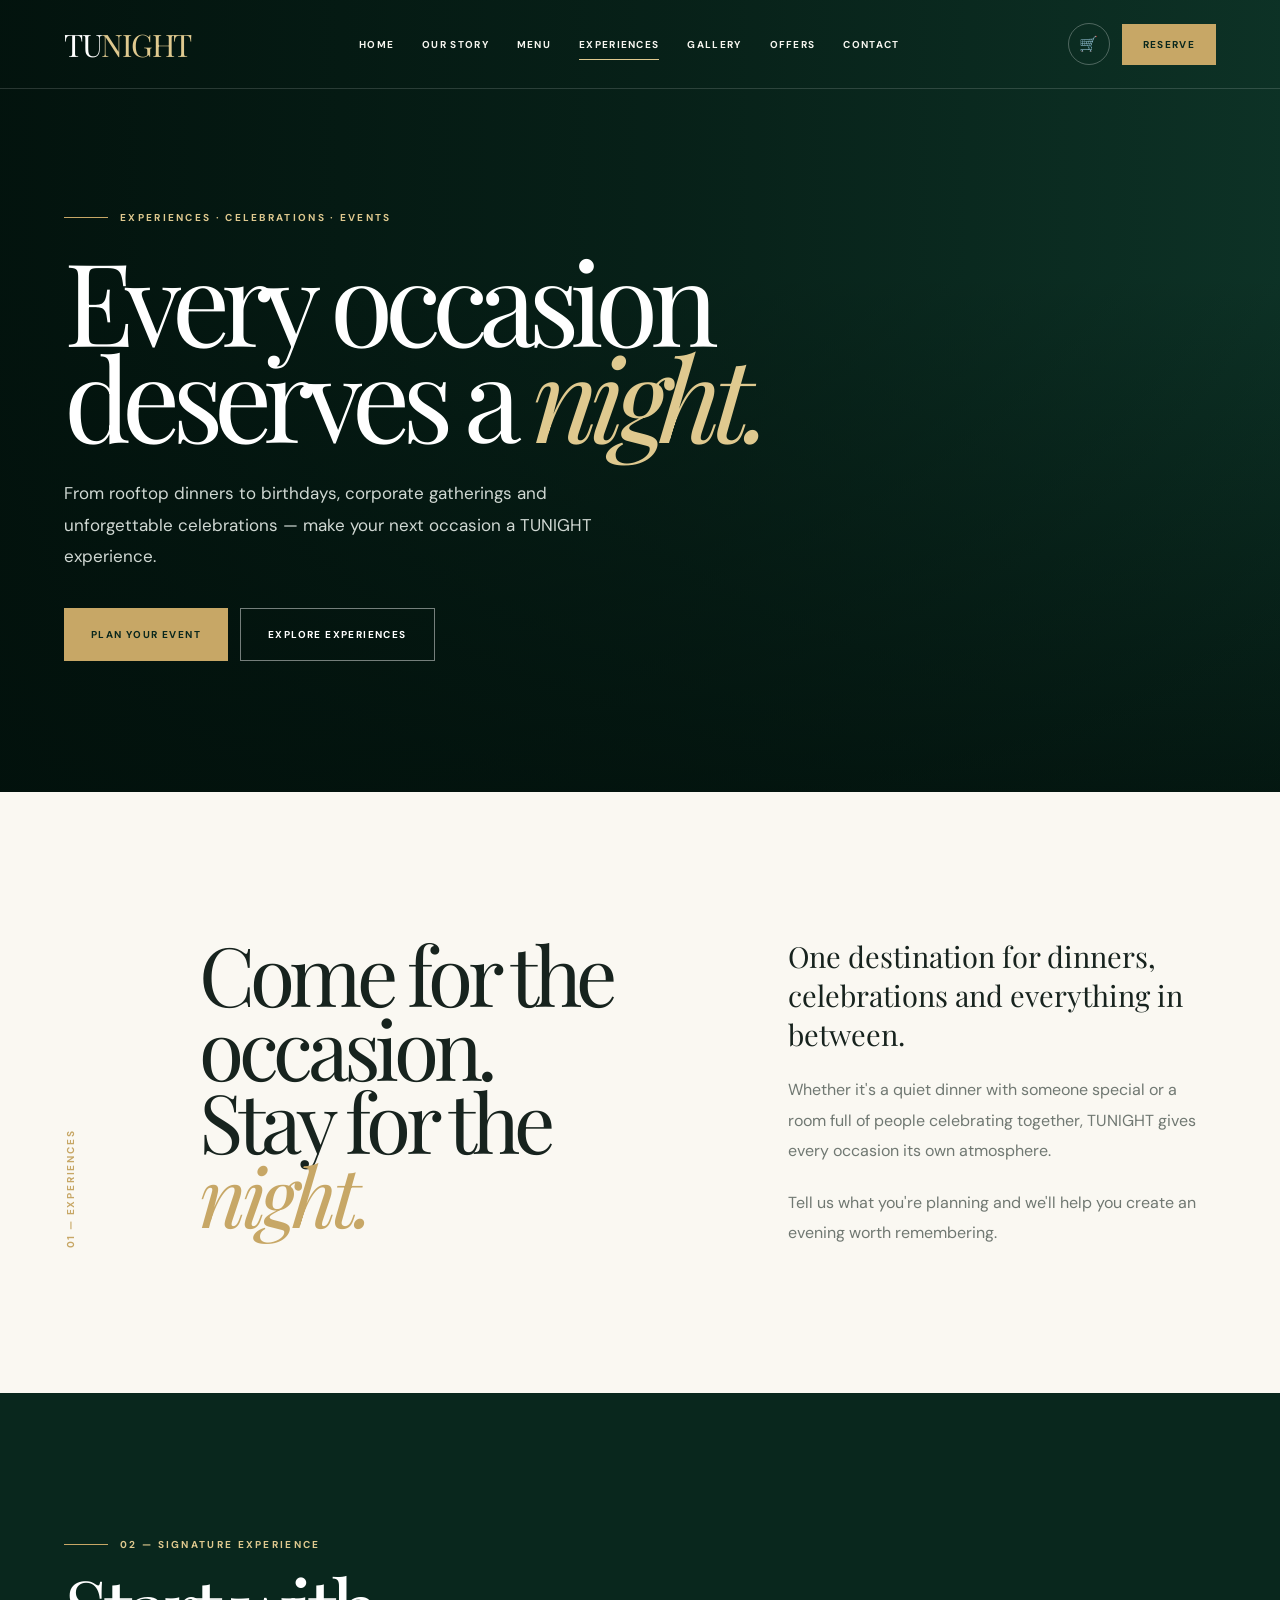
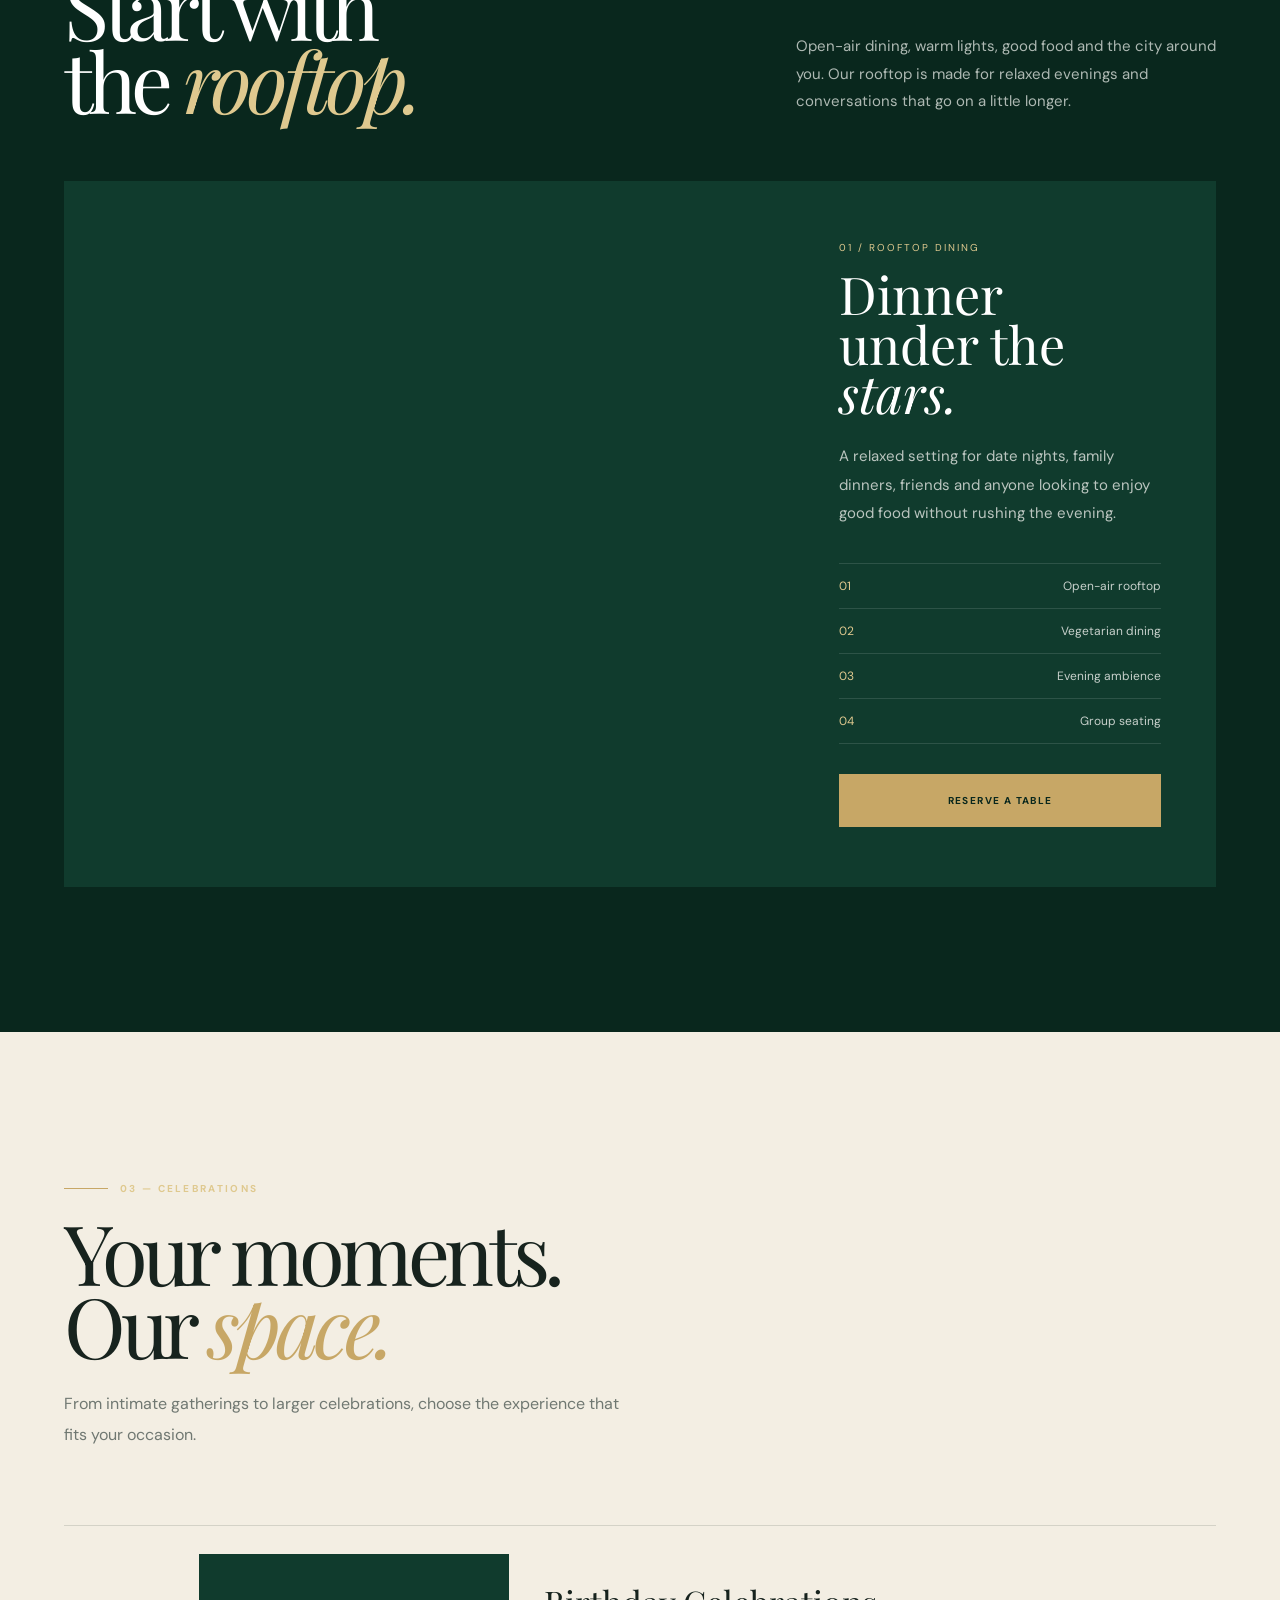
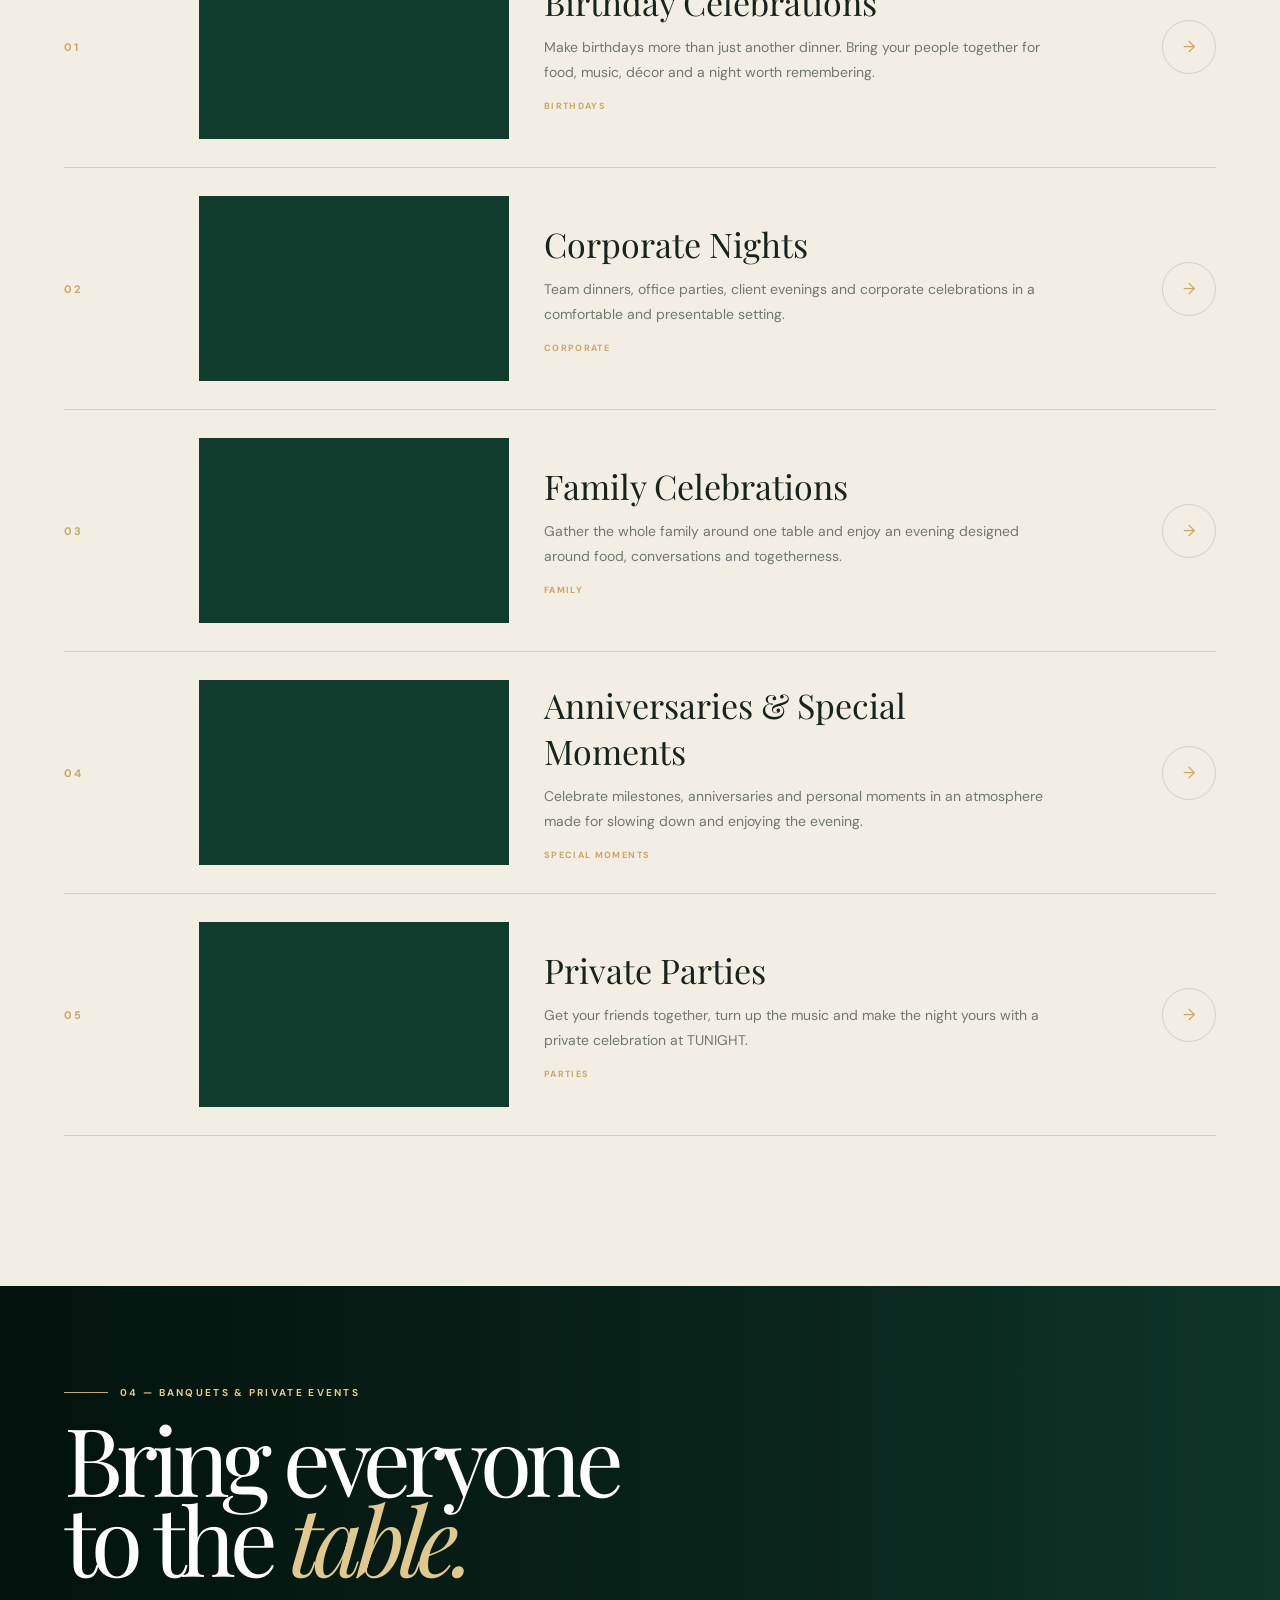
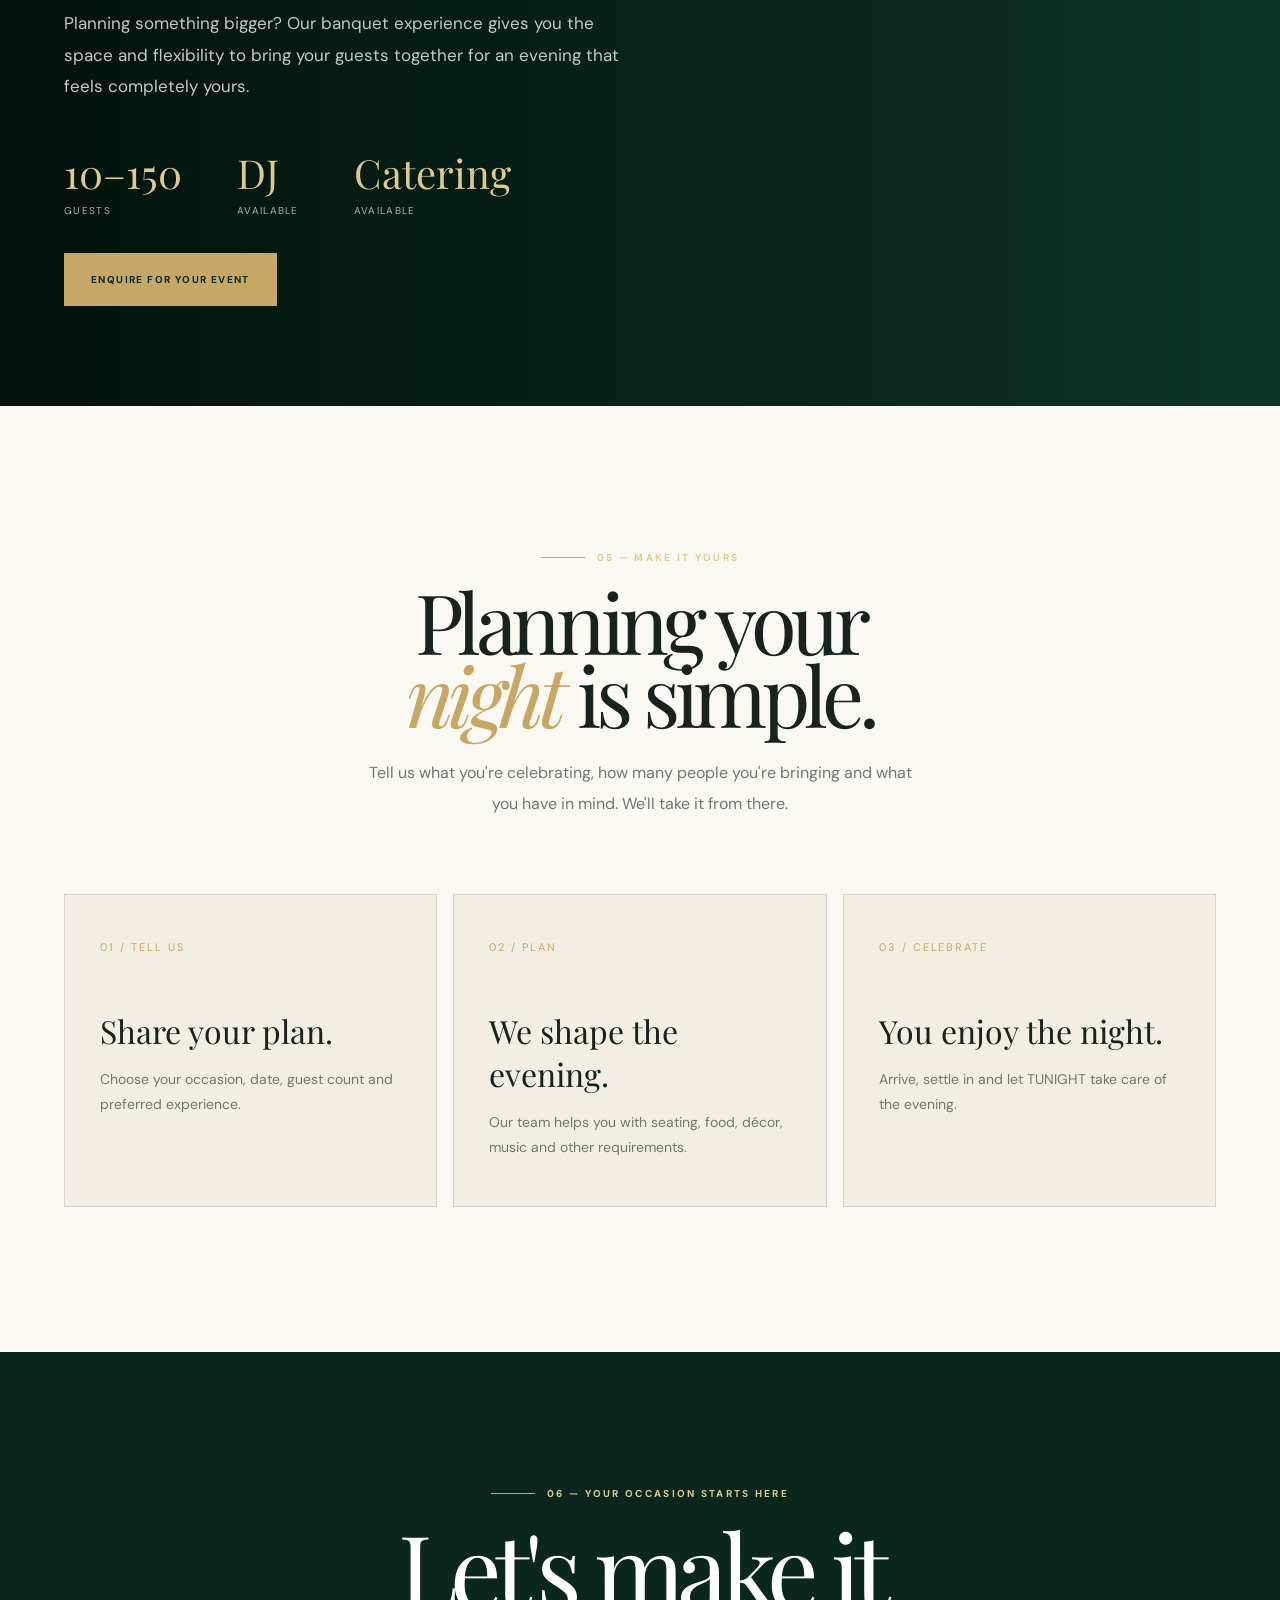
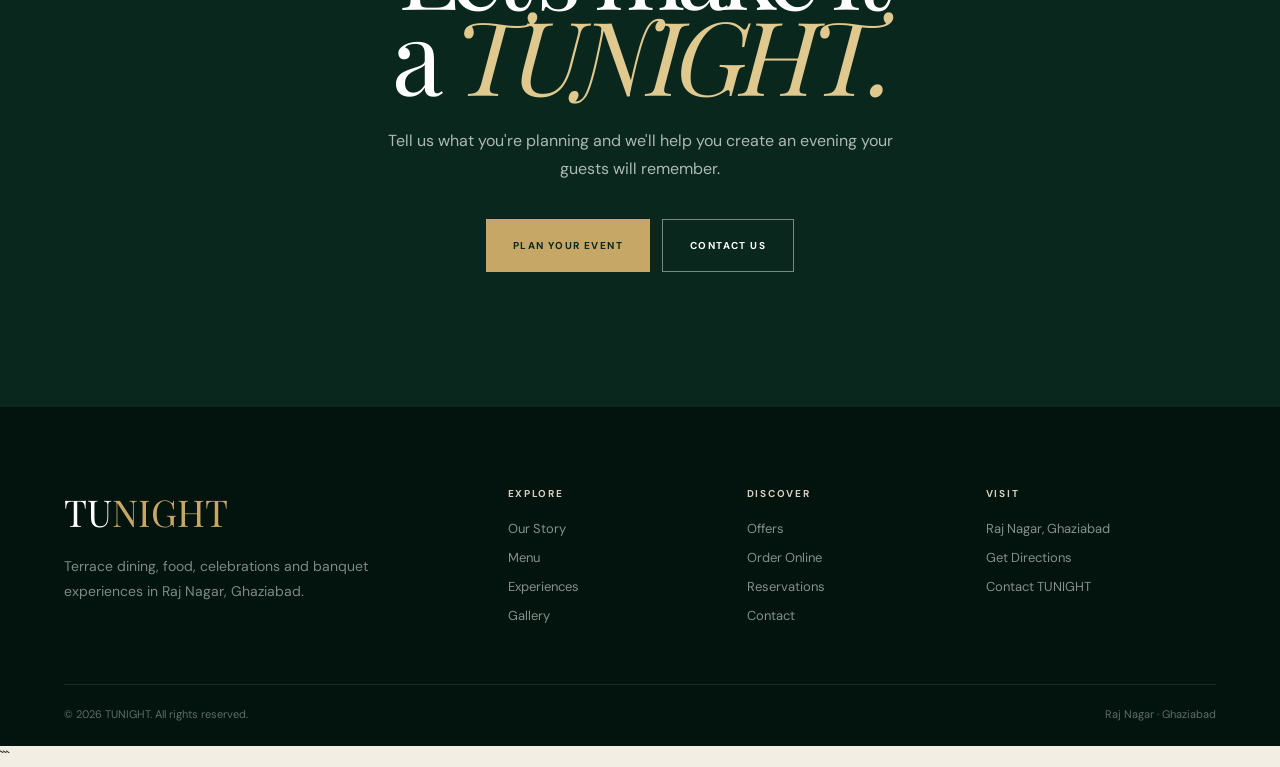
==== commit b363bc8f: "Update events.html" ====
--- a/events.html
+++ b/events.html
@@ -1,4 +1,3 @@
-```html
 <!DOCTYPE html>
 <html lang="en">
 <head>
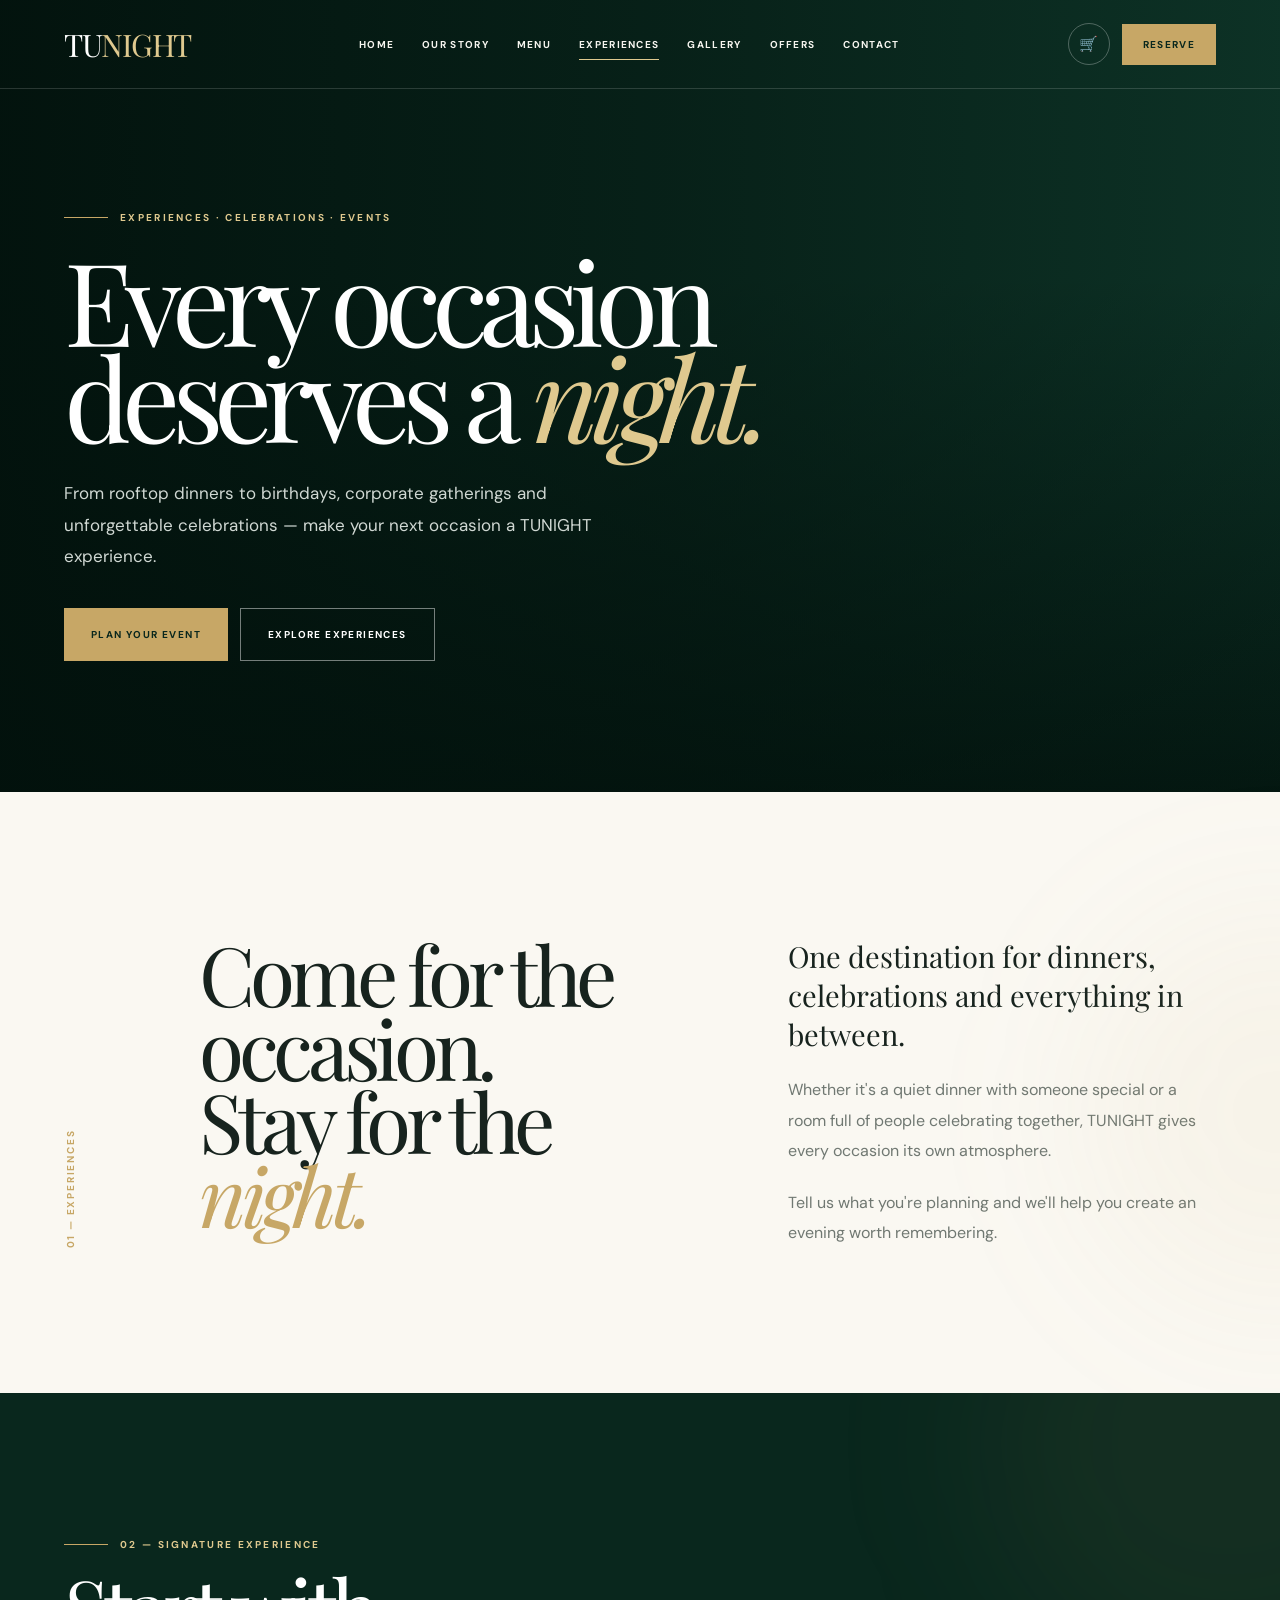
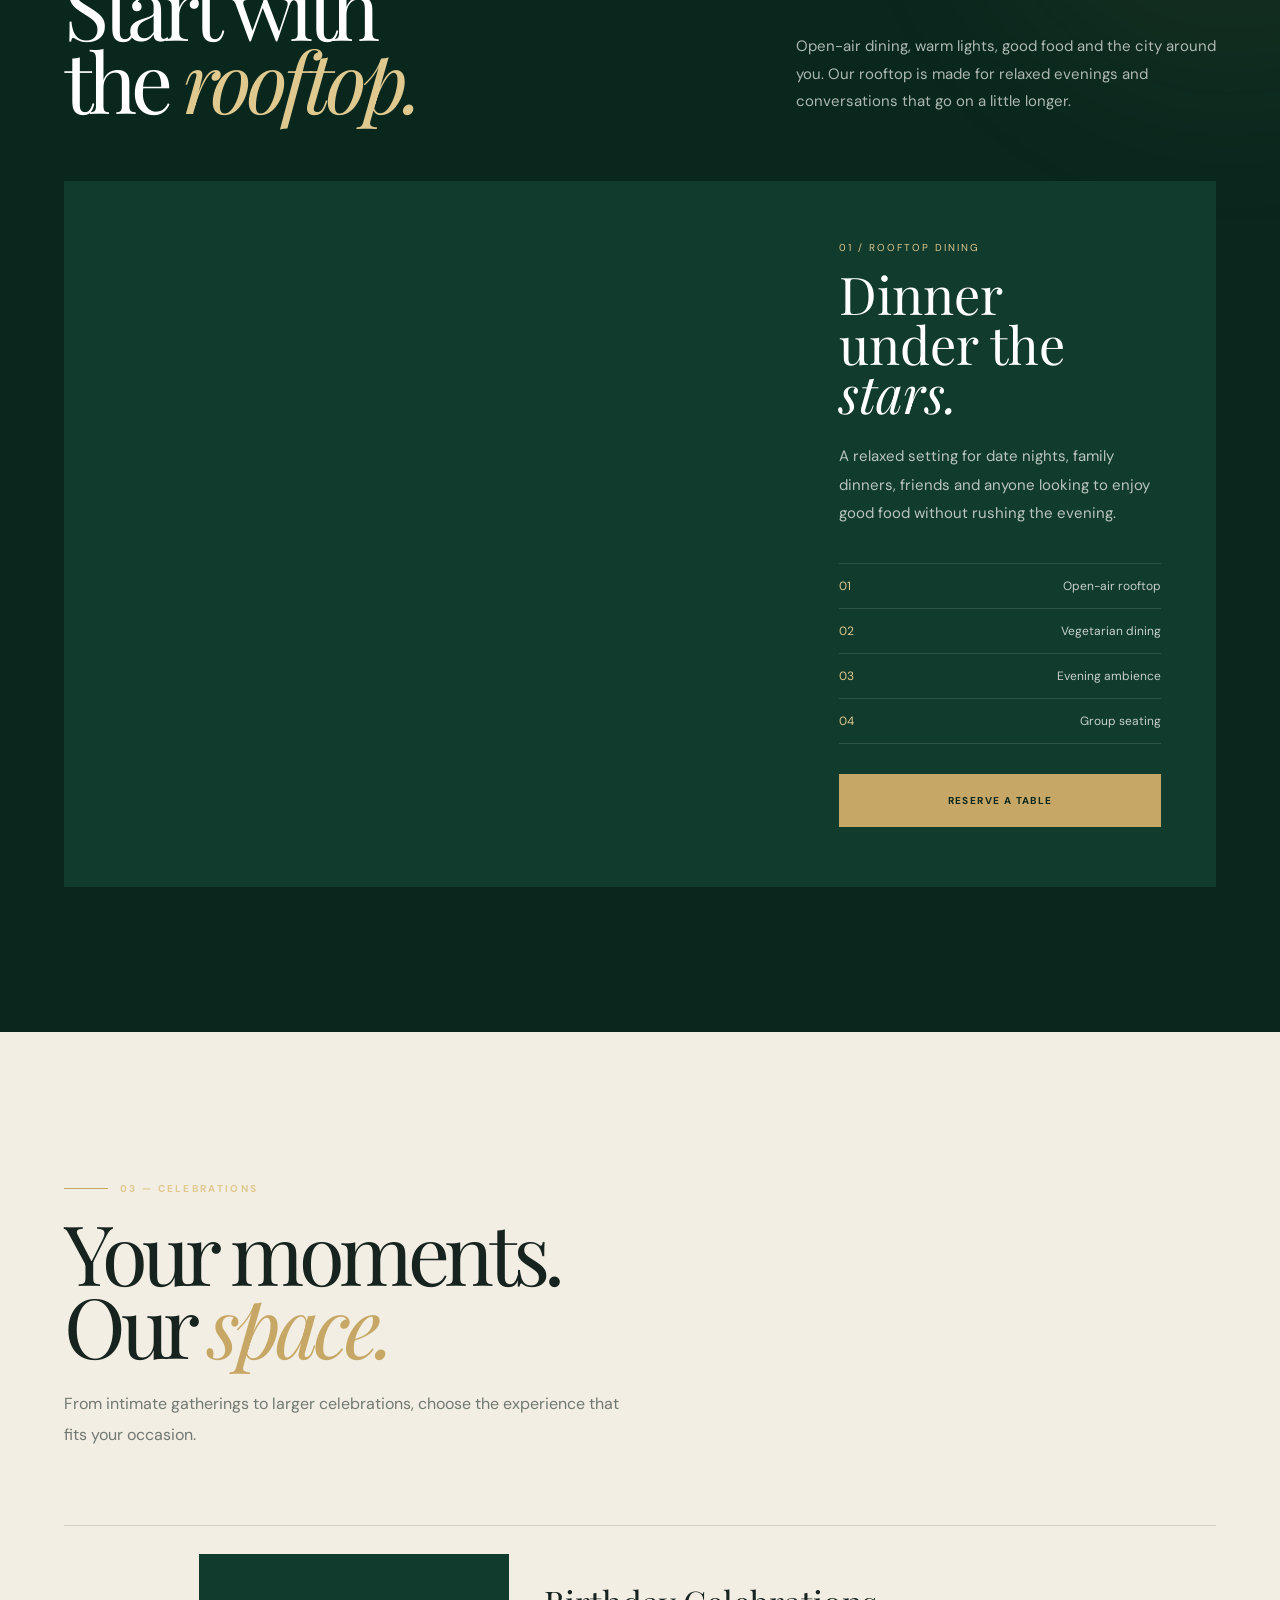
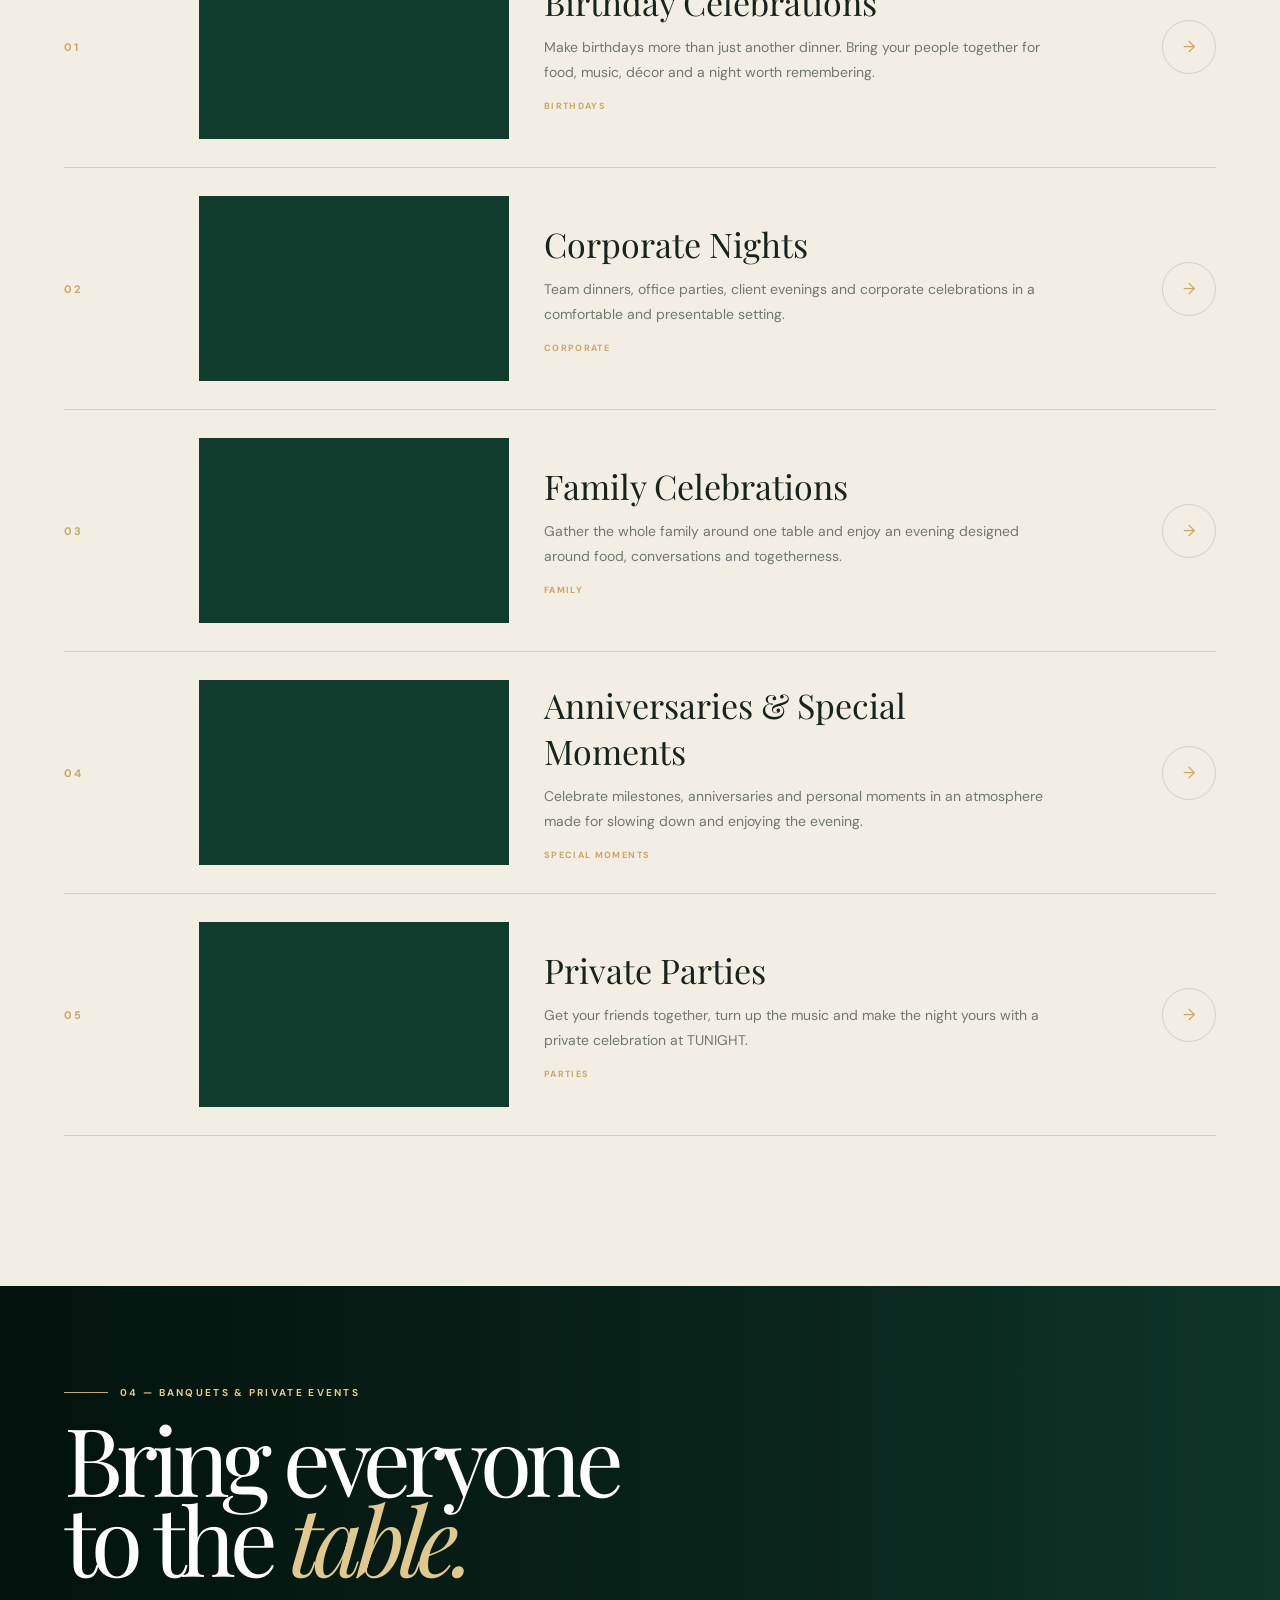
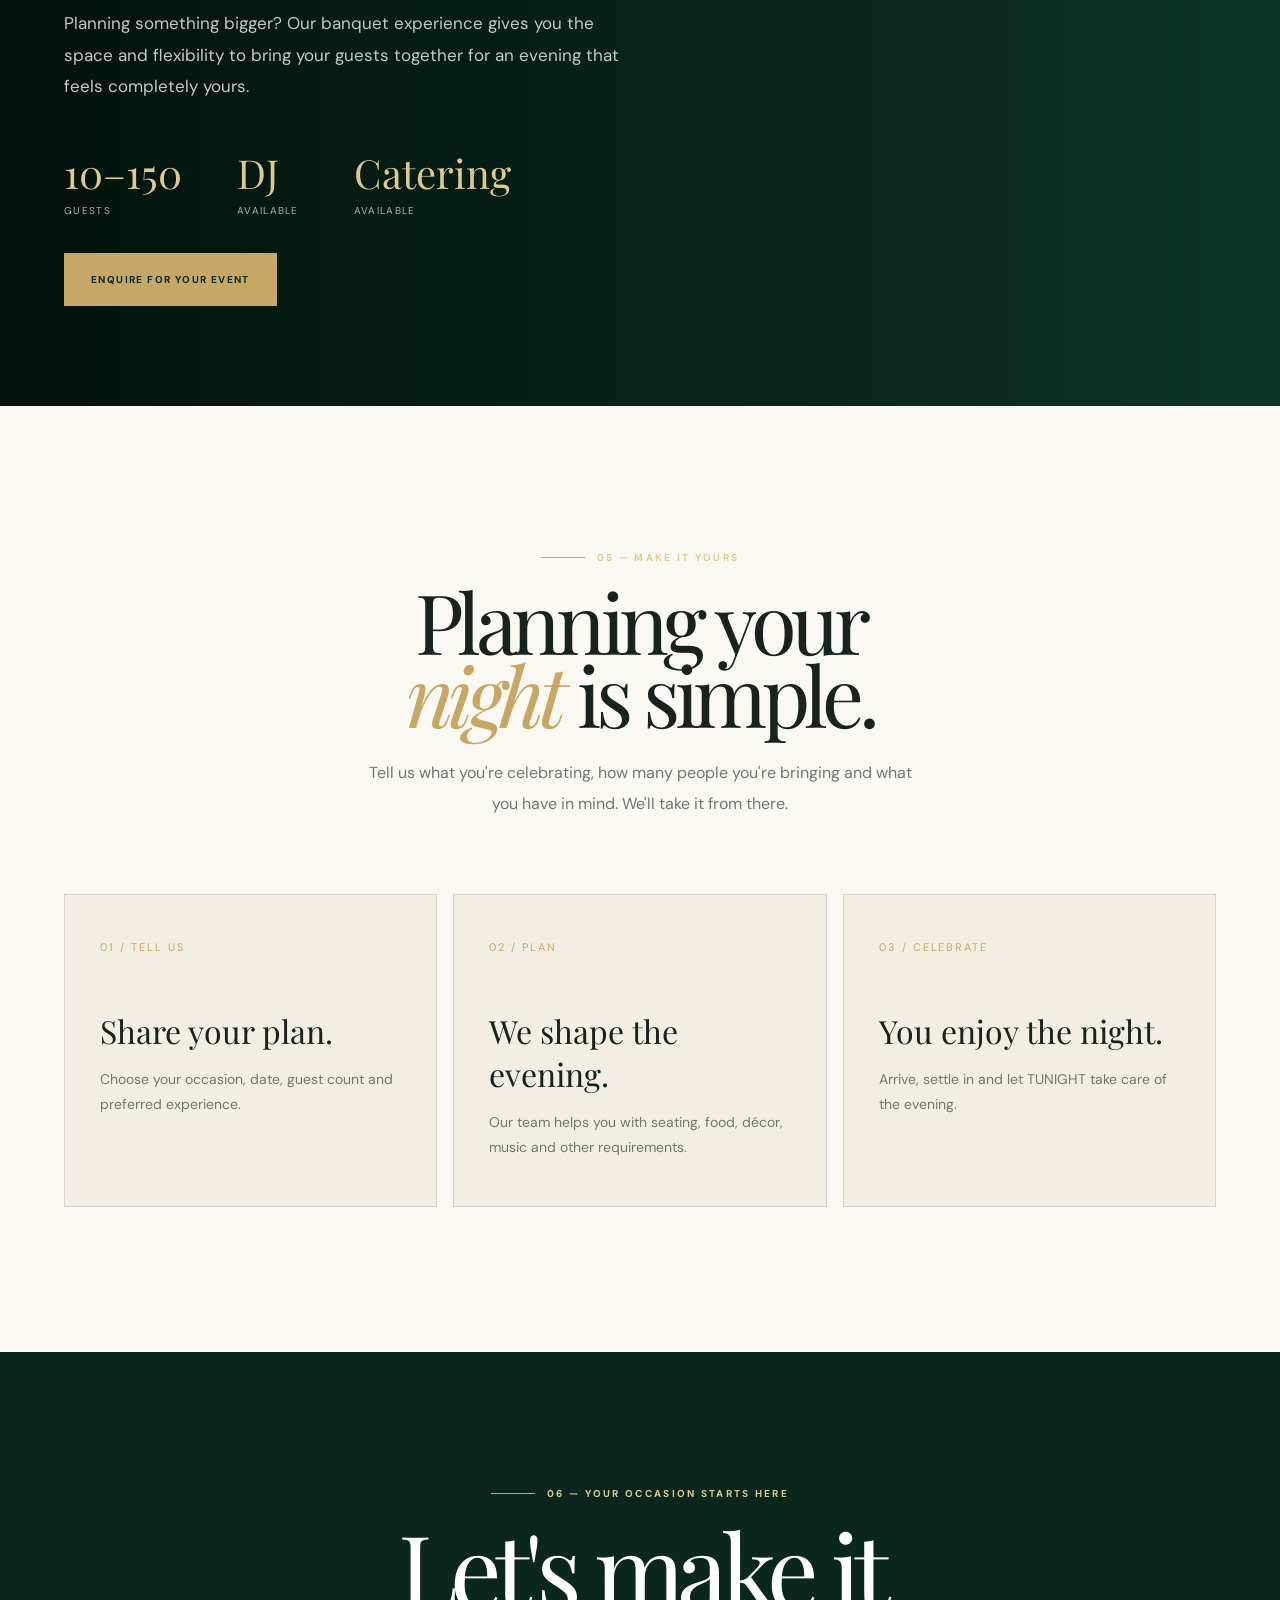
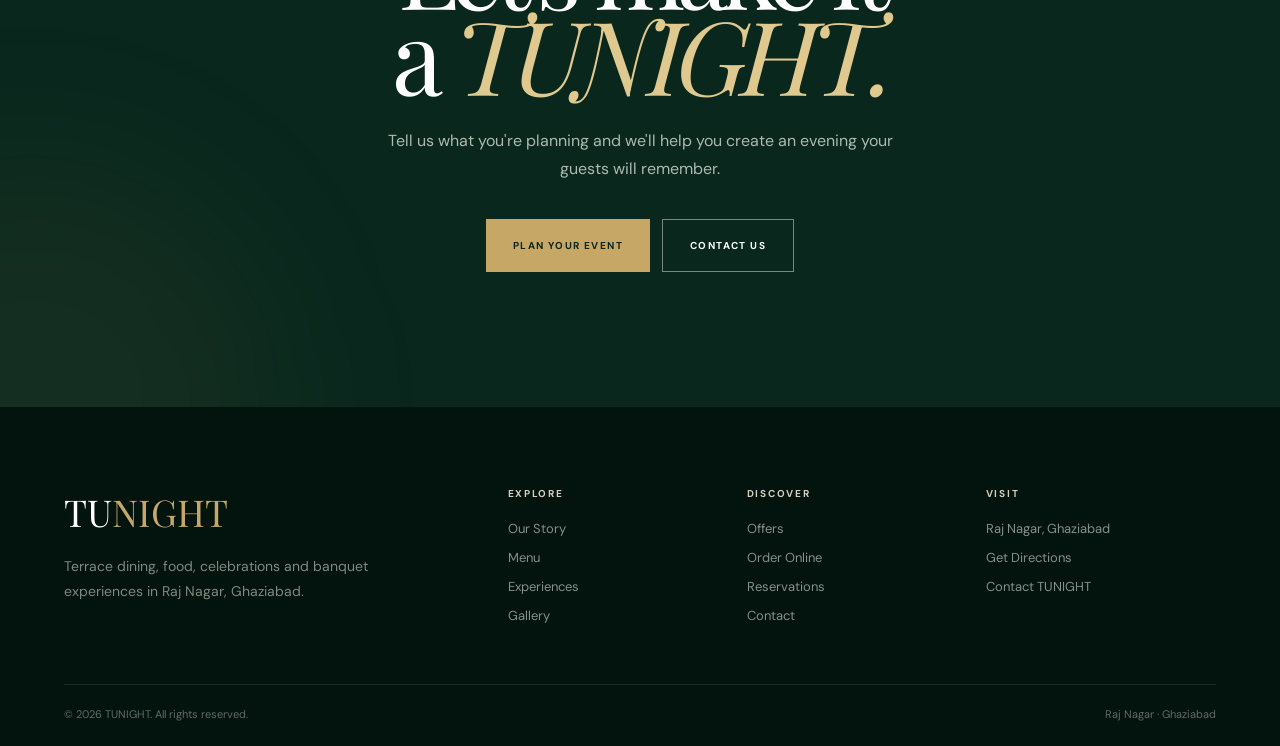
==== commit 0c91259c: "Update events.html" ====
--- a/events.html
+++ b/events.html
@@ -87,6 +87,15 @@
     z-index:100;
     color:white;
     border-bottom:1px solid rgba(255,255,255,.15);
+    transition:
+        background .45s ease,
+        backdrop-filter .45s ease,
+        box-shadow .45s ease;
+}
+
+.header:hover{
+    background:rgba(3,19,14,.12);
+    backdrop-filter:blur(8px);
 }
 
 .nav{
@@ -102,6 +111,14 @@
     font-size:31px;
     letter-spacing:-1.5px;
     white-space:nowrap;
+    transition:
+        transform .35s cubic-bezier(.16,1,.3,1),
+        text-shadow .35s ease;
+}
+
+.logo:hover{
+    transform:translateY(-2px);
+    text-shadow:0 8px 25px rgba(223,201,143,.22);
 }
 
 .logo span{
@@ -121,6 +138,13 @@
     letter-spacing:.13em;
     text-transform:uppercase;
     color:#f7f6f0;
+    transition:
+        color .3s ease,
+        transform .3s ease;
+}
+
+.nav-links a:hover{
+    transform:translateY(-2px);
 }
 
 .nav-links a::after{
@@ -153,6 +177,20 @@
     display:grid;
     place-items:center;
     font-size:15px;
+    transition:
+        transform .35s cubic-bezier(.16,1,.3,1),
+        background .3s ease,
+        border-color .3s ease;
+}
+
+.cart:hover{
+    transform:translateY(-3px) rotate(-4deg);
+    background:rgba(255,255,255,.1);
+    border-color:var(--gold-light);
+}
+
+.cart:active{
+    transform:scale(.94);
 }
 
 .header-button{
@@ -163,6 +201,20 @@
     font-weight:700;
     letter-spacing:.13em;
     text-transform:uppercase;
+    transition:
+        transform .3s cubic-bezier(.16,1,.3,1),
+        box-shadow .3s ease,
+        background .3s ease;
+}
+
+.header-button:hover{
+    transform:translateY(-3px);
+    box-shadow:0 12px 30px rgba(0,0,0,.18);
+    background:var(--gold-light);
+}
+
+.header-button:active{
+    transform:scale(.96);
 }
 
 .menu-button{
@@ -187,7 +239,8 @@
     color:white;
     padding:24px;
     transform:translateX(100%);
-    transition:.4s ease;
+    transition:
+        transform .55s cubic-bezier(.77,0,.18,1);
 }
 
 .mobile-menu.open{
@@ -208,6 +261,14 @@
     color:white;
     font-size:25px;
     cursor:pointer;
+    transition:
+        transform .3s ease,
+        background .3s ease;
+}
+
+.mobile-close:hover{
+    transform:rotate(90deg);
+    background:rgba(255,255,255,.08);
 }
 
 .mobile-links{
@@ -220,6 +281,14 @@
     border-bottom:1px solid rgba(255,255,255,.1);
     font-family:"Playfair Display",serif;
     font-size:34px;
+    transition:
+        padding-left .35s ease,
+        color .35s ease;
+}
+
+.mobile-links a:hover{
+    padding-left:12px;
+    color:var(--gold-light);
 }
 
 /* =========================
@@ -242,6 +311,12 @@
     width:44px;
     height:1px;
     background:var(--gold);
+    transition:
+        width .5s cubic-bezier(.16,1,.3,1);
+}
+
+section:hover .eyebrow::before{
+    width:58px;
 }
 
 .button{
@@ -254,6 +329,11 @@
     font-weight:700;
     letter-spacing:.14em;
     text-transform:uppercase;
+    transition:
+        transform .35s cubic-bezier(.16,1,.3,1),
+        box-shadow .35s ease,
+        background .35s ease,
+        color .35s ease;
 }
 
 .button-gold{
@@ -261,9 +341,26 @@
     color:var(--green);
 }
 
+.button-gold:hover{
+    transform:translateY(-4px);
+    box-shadow:0 16px 35px rgba(0,0,0,.2);
+    background:var(--gold-light);
+}
+
 .button-outline{
     border:1px solid rgba(255,255,255,.45);
     color:white;
+}
+
+.button-outline:hover{
+    transform:translateY(-4px);
+    background:rgba(255,255,255,.08);
+    border-color:var(--gold-light);
+    color:var(--gold-light);
+}
+
+.button:active{
+    transform:scale(.96);
 }
 
 .photo{
@@ -272,11 +369,36 @@
     background:var(--green-2);
 }
 
+.photo::after{
+    content:"";
+    position:absolute;
+    inset:0;
+    background:linear-gradient(
+        120deg,
+        transparent 30%,
+        rgba(255,255,255,.09) 50%,
+        transparent 70%
+    );
+    transform:translateX(-120%);
+    transition:transform 1s cubic-bezier(.16,1,.3,1);
+    pointer-events:none;
+}
+
+.photo:hover::after{
+    transform:translateX(120%);
+}
+
 .photo img{
     width:100%;
     height:100%;
     object-fit:cover;
-    transition:.8s ease;
+    transition:
+        transform 1s cubic-bezier(.16,1,.3,1),
+        filter .8s ease;
+}
+
+.photo:hover img{
+    transform:scale(1.045);
 }
 
 /* =========================
@@ -328,6 +450,11 @@
             rgba(2,17,12,.8),
             transparent 65%
         );
+    transition:opacity 1s ease;
+}
+
+.hero:hover .hero-overlay{
+    opacity:.94;
 }
 
 .hero-content{
@@ -371,6 +498,21 @@
 .intro{
     padding:145px 0;
     background:var(--cream-light);
+    position:relative;
+}
+
+.intro::after{
+    content:"";
+    position:absolute;
+    width:400px;
+    height:400px;
+    border-radius:50%;
+    right:-200px;
+    top:20%;
+    background:rgba(199,167,102,.06);
+    filter:blur(80px);
+    pointer-events:none;
+    animation:tunightGlow 9s ease-in-out infinite alternate;
 }
 
 .intro-grid{
@@ -423,6 +565,22 @@
     padding:145px 0;
     background:var(--green);
     color:white;
+    position:relative;
+    overflow:hidden;
+}
+
+.feature::before{
+    content:"";
+    position:absolute;
+    width:500px;
+    height:500px;
+    border-radius:50%;
+    right:-200px;
+    top:-200px;
+    background:rgba(199,167,102,.06);
+    filter:blur(80px);
+    pointer-events:none;
+    animation:tunightGlow 8s ease-in-out infinite alternate;
 }
 
 .feature-head{
@@ -457,6 +615,8 @@
     display:grid;
     grid-template-columns:1.25fr .75fr;
     min-height:650px;
+    position:relative;
+    z-index:1;
 }
 
 .feature-image{
@@ -468,7 +628,7 @@
 }
 
 .feature-image:hover img{
-    transform:scale(1.04);
+    transform:scale(1.05);
 }
 
 .feature-content{
@@ -477,6 +637,14 @@
     display:flex;
     flex-direction:column;
     justify-content:center;
+    transition:
+        transform .5s cubic-bezier(.16,1,.3,1),
+        box-shadow .5s ease;
+}
+
+.feature-content:hover{
+    transform:translateY(-5px);
+    box-shadow:0 25px 60px rgba(0,0,0,.15);
 }
 
 .feature-number{
@@ -513,6 +681,14 @@
     gap:20px;
     color:#c7d0cb;
     font-size:12px;
+    transition:
+        padding-left .3s ease,
+        color .3s ease;
+}
+
+.feature-list div:hover{
+    padding-left:8px;
+    color:white;
 }
 
 .feature-list span{
@@ -526,6 +702,7 @@
 .events{
     padding:150px 0;
     background:var(--cream);
+    position:relative;
 }
 
 .events-heading{
@@ -565,13 +742,17 @@
     gap:35px;
     padding:28px 0;
     border-bottom:1px solid var(--line);
-    transition:.35s ease;
+    transition:
+        padding .4s cubic-bezier(.16,1,.3,1),
+        background .4s ease,
+        transform .4s cubic-bezier(.16,1,.3,1);
 }
 
 .event-card:hover{
     padding-left:15px;
     padding-right:15px;
     background:rgba(255,255,255,.4);
+    transform:translateY(-2px);
 }
 
 .event-number{
@@ -590,13 +771,21 @@
 }
 
 .event-card:hover .event-image img{
-    transform:scale(1.05);
+    transform:scale(1.06);
 }
 
 .event-info h3{
     font-family:"Playfair Display",serif;
     font-size:34px;
     font-weight:400;
+    transition:
+        color .3s ease,
+        transform .3s ease;
+}
+
+.event-card:hover .event-info h3{
+    color:var(--green);
+    transform:translateX(4px);
 }
 
 .event-info p{
@@ -626,13 +815,18 @@
     display:grid;
     place-items:center;
     color:var(--gold);
-    transition:.3s;
+    transition:
+        transform .4s cubic-bezier(.16,1,.3,1),
+        background .3s ease,
+        color .3s ease,
+        border-color .3s ease;
 }
 
 .event-card:hover .event-arrow{
     background:var(--green);
     color:var(--gold-light);
     border-color:var(--green);
+    transform:translateX(5px) rotate(-4deg);
 }
 
 /* =========================
@@ -722,6 +916,15 @@
     text-transform:uppercase;
 }
 
+.stat{
+    transition:
+        transform .35s ease;
+}
+
+.stat:hover{
+    transform:translateY(-5px);
+}
+
 /* =========================
    HOW IT WORKS
 ========================= */
@@ -775,6 +978,16 @@
     background:var(--cream);
     border:1px solid var(--line);
     position:relative;
+    transition:
+        transform .5s cubic-bezier(.16,1,.3,1),
+        box-shadow .5s ease,
+        background .4s ease;
+}
+
+.process-card:hover{
+    transform:translateY(-8px);
+    box-shadow:0 25px 60px rgba(7,16,12,.1);
+    background:#fffdf8;
 }
 
 .process-card-number{
@@ -788,6 +1001,11 @@
     font-family:"Playfair Display",serif;
     font-size:32px;
     font-weight:400;
+    transition:transform .35s ease;
+}
+
+.process-card:hover h3{
+    transform:translateX(5px);
 }
 
 .process-card p{
@@ -806,6 +1024,27 @@
     background:var(--green);
     color:white;
     text-align:center;
+    position:relative;
+    overflow:hidden;
+}
+
+.final::before{
+    content:"";
+    position:absolute;
+    width:500px;
+    height:500px;
+    border-radius:50%;
+    left:-220px;
+    bottom:-250px;
+    background:rgba(199,167,102,.06);
+    filter:blur(80px);
+    pointer-events:none;
+    animation:tunightGlow 8s ease-in-out infinite alternate;
+}
+
+.final .container{
+    position:relative;
+    z-index:2;
 }
 
 .final .eyebrow{
@@ -860,6 +1099,11 @@
 .footer-logo{
     font-family:"Playfair Display",serif;
     font-size:37px;
+    transition:transform .35s ease;
+}
+
+.footer-logo:hover{
+    transform:translateY(-3px);
 }
 
 .footer-logo span{
@@ -890,10 +1134,14 @@
 .footer-links a{
     color:#84918b;
     font-size:13px;
+    transition:
+        color .3s ease,
+        transform .3s ease;
 }
 
 .footer-links a:hover{
     color:var(--gold-light);
+    transform:translateX(4px);
 }
 
 .footer-bottom{
@@ -907,6 +1155,41 @@
 }
 
 /* =========================
+   UNIVERSAL MOTION
+========================= */
+
+@keyframes tunightGlow{
+
+    0%{
+        transform:translate3d(0,0,0) scale(1);
+        opacity:.4;
+    }
+
+    100%{
+        transform:translate3d(-30px,25px,0) scale(1.15);
+        opacity:.8;
+    }
+
+}
+
+/* =========================
+   SCROLL REVEAL
+========================= */
+
+.reveal-ready{
+    opacity:0;
+    transform:translateY(35px);
+    transition:
+        opacity .8s ease,
+        transform .9s cubic-bezier(.16,1,.3,1);
+}
+
+.reveal-ready.revealed{
+    opacity:1;
+    transform:translateY(0);
+}
+
+/* =========================
    RESPONSIVE
 ========================= */
 
@@ -1101,6 +1384,22 @@
     .footer-bottom{
         display:block;
         line-height:2;
+    }
+
+}
+
+/* =========================
+   REDUCED MOTION
+========================= */
+
+@media(prefers-reduced-motion:reduce){
+
+    *,
+    *::before,
+    *::after{
+        animation:none !important;
+        transition:none !important;
+        scroll-behavior:auto !important;
     }
 
 }
@@ -1426,8 +1725,6 @@
         <div class="event-list">
 
 
-            <!-- BIRTHDAY -->
-
             <a href="booking.html?event=birthday" class="event-card">
 
                 <div class="event-number">
@@ -1467,8 +1764,6 @@
             </a>
 
 
-            <!-- CORPORATE -->
-
             <a href="booking.html?event=corporate" class="event-card">
 
                 <div class="event-number">
@@ -1508,8 +1803,6 @@
             </a>
 
 
-            <!-- FAMILY -->
-
             <a href="booking.html?event=family" class="event-card">
 
                 <div class="event-number">
@@ -1549,8 +1842,6 @@
             </a>
 
 
-            <!-- ANNIVERSARY -->
-
             <a href="booking.html?event=anniversary" class="event-card">
 
                 <div class="event-number">
@@ -1590,8 +1881,6 @@
             </a>
 
 
-            <!-- PARTIES -->
-
             <a href="booking.html?event=party" class="event-card">
 
                 <div class="event-number">
@@ -1988,6 +2277,9 @@
 const menuClose = document.getElementById("menuClose");
 const mobileMenu = document.getElementById("mobileMenu");
 
+
+/* MOBILE MENU */
+
 menuOpen.addEventListener("click", function(){
 
     mobileMenu.classList.add("open");
@@ -1995,6 +2287,7 @@
 
 });
 
+
 menuClose.addEventListener("click", function(){
 
     mobileMenu.classList.remove("open");
@@ -2015,6 +2308,8 @@
 });
 
 
+/* IMAGE FALLBACK */
+
 document.querySelectorAll("img").forEach(function(image){
 
     image.addEventListener("error", function(){
@@ -2022,6 +2317,123 @@
         this.style.display = "none";
 
     });
+
+});
+
+
+/* =========================
+   SCROLL REVEAL
+========================= */
+
+const revealElements = document.querySelectorAll(
+    ".intro-grid, .feature-head, .feature-main, .events-heading, .event-card, .banquet-inner, .process-title, .process-card, .final .container"
+);
+
+revealElements.forEach(function(element){
+
+    element.classList.add("reveal-ready");
+
+});
+
+
+const revealObserver = new IntersectionObserver(
+
+    function(entries){
+
+        entries.forEach(function(entry){
+
+            if(entry.isIntersecting){
+
+                entry.target.classList.add("revealed");
+
+                revealObserver.unobserve(entry.target);
+
+            }
+
+        });
+
+    },
+
+    {
+        threshold:0.12,
+        rootMargin:"0px 0px -50px 0px"
+    }
+
+);
+
+
+revealElements.forEach(function(element){
+
+    revealObserver.observe(element);
+
+});
+
+
+/* =========================
+   SUBTLE MOUSE PARALLAX
+========================= */
+
+const hero = document.querySelector(".hero");
+const heroImage = document.querySelector(".hero-photo img");
+
+if(hero && heroImage){
+
+    hero.addEventListener("mousemove", function(e){
+
+        if(window.innerWidth <= 850) return;
+
+        const rect = hero.getBoundingClientRect();
+
+        const x = (e.clientX - rect.left) / rect.width - .5;
+        const y = (e.clientY - rect.top) / rect.height - .5;
+
+        heroImage.style.transform =
+            `scale(1.03) translate3d(${x * 10}px, ${y * 7}px, 0)`;
+
+    });
+
+    hero.addEventListener("mouseleave", function(){
+
+        heroImage.style.transform = "";
+
+    });
+
+}
+
+
+/* =========================
+   TOUCH FEEDBACK
+========================= */
+
+document.querySelectorAll(".button, .event-card, .process-card, .cart").forEach(function(element){
+
+    element.addEventListener("touchstart", function(){
+
+        this.style.transform = "scale(.98)";
+
+    }, {passive:true});
+
+    element.addEventListener("touchend", function(){
+
+        this.style.transform = "";
+
+    }, {passive:true});
+
+});
+
+
+/* =========================
+   ESCAPE CLOSE MOBILE MENU
+========================= */
+
+document.addEventListener("keydown", function(e){
+
+    if(e.key === "Escape"){
+
+        mobileMenu.classList.remove("open");
+        document.body.classList.remove("no-scroll");
+
+    }
 
 });
 
@@ -2029,4 +2441,3 @@
 
 </body>
 </html>
-```
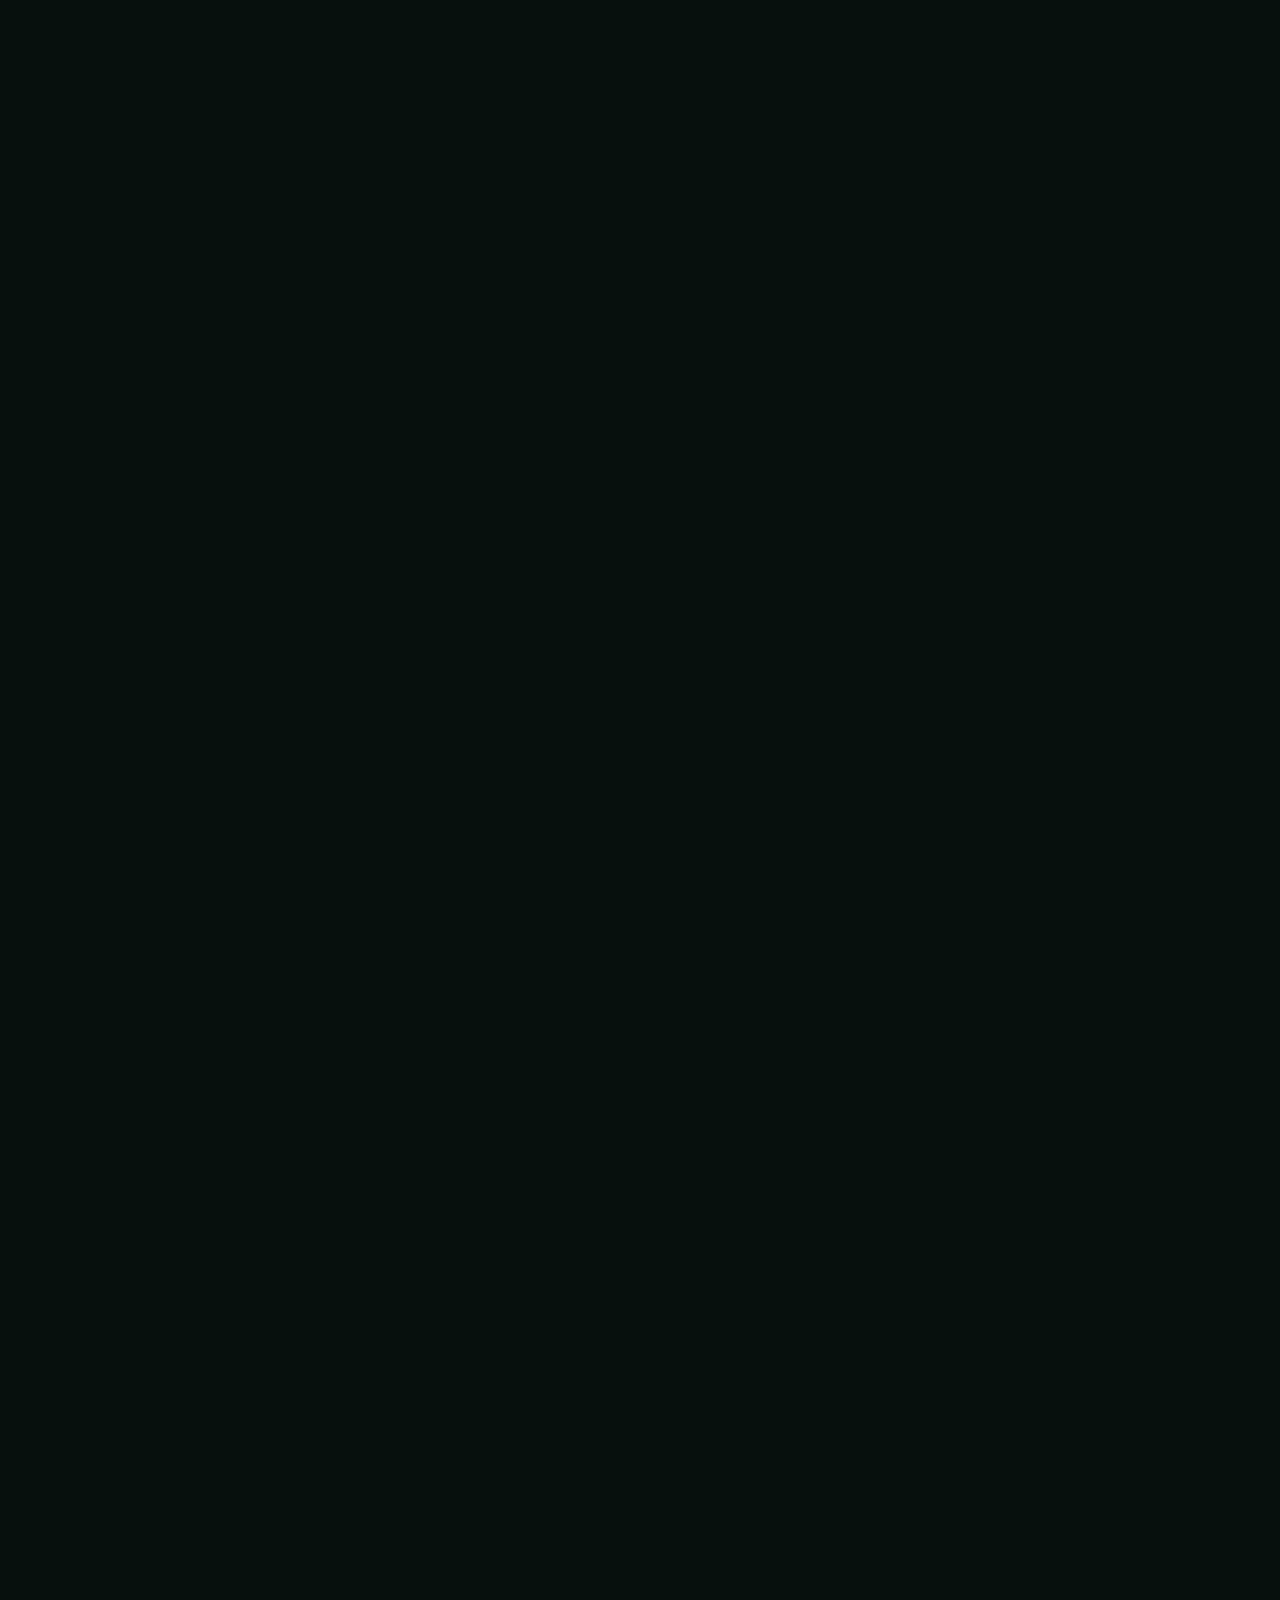
==== commit bf302d18: "Redesign Tunight with cinematic Kage-inspired visual language while keeping restaurant content" ====
--- a/events.html
+++ b/events.html
@@ -1405,6 +1405,93 @@
 }
 
 </style>
+<style id="tunight-cinematic-redesign">
+/* TUNIGHT CINEMATIC REDESIGN — inspired by the reference's atmosphere, not its temple content */
+@import url('https://fonts.googleapis.com/css2?family=Onest:wght@400;500;600;700;800&family=DM+Mono:wght@400;500&family=Playfair+Display:ital,wght@0,400;0,500;1,400;1,500&display=swap');
+:root{
+ --green:#07100d;--green-2:#0b1c16;--green-3:#123328;
+ --gold:#e0231c;--gold-light:#ff6254;
+ --cream:#e9e5dc;--cream-light:#f3f0e9;--white:#f5f4ef;--black:#050806;
+ --text:#17211c;--muted:#858b85;--line:rgba(233,229,220,.14);
+ --tn-gold:#e0231c;--tn-gold-light:#ff6254;--tn-green:#07100d;--tn-green-dark:#050806;--tn-cream:#e9e5dc;
+ --container:1380px;
+}
+html{scroll-behavior:smooth;scroll-padding-top:92px}
+body{font-family:'Onest','DM Sans',sans-serif;background:var(--green);color:var(--cream);overflow-x:hidden}
+::selection{background:#e0231c;color:white}
+.header{position:fixed!important;top:0;left:0;right:0;width:100%;z-index:1000;background:rgba(5,8,6,.64);border-bottom:1px solid rgba(255,255,255,.11);backdrop-filter:blur(18px);-webkit-backdrop-filter:blur(18px);transition:background .35s,border-color .35s}
+.nav{min-height:78px}
+.logo{font-family:'Onest',sans-serif;font-size:25px;font-weight:700;letter-spacing:-1.5px}
+.logo span{color:#ff6254}
+.nav-links{gap:clamp(14px,2vw,30px)}
+.nav-links a,.header-button,.button,.eyebrow,.hero-bottom-inner,.vertical{font-family:'DM Mono',monospace;letter-spacing:.08em}
+.nav-links a{font-size:10px}
+.header-button,.button-gold{background:#e0231c!important;color:#fff!important;transition:transform .35s cubic-bezier(.22,1,.36,1),background .3s}
+.header-button:hover,.button-gold:hover{background:#ff4035!important;transform:translateY(-3px)}
+.cart{border-radius:0;border-color:rgba(255,255,255,.22)}
+.menu-button{border-radius:0}
+.mobile-menu{background:#070d0a!important}
+.hero,.menu-hero,.story-hero{background:#050806;color:#f5f4ef;isolation:isolate}
+.hero{min-height:100svh;padding-top:76px}
+.hero-photo img{filter:saturate(.72) contrast(1.08);animation:tnHeroReveal 1.5s cubic-bezier(.16,1,.3,1) both,heroScale 18s ease-out forwards}
+.hero-overlay{background:linear-gradient(90deg,rgba(3,8,6,.94) 0%,rgba(3,8,6,.62) 48%,rgba(3,8,6,.1) 100%),linear-gradient(0deg,rgba(3,8,6,.88),transparent 60%)}
+.hero-content{padding-top:100px}
+.hero h1,.menu-hero h1,.story-hero h1{font-family:'Onest',sans-serif;font-size:clamp(58px,10vw,150px);line-height:.88;letter-spacing:-.085em;font-weight:500;max-width:1100px}
+.hero h1 em,.menu-hero h1 em,.story-hero h1 em{font-family:'Playfair Display',serif;font-weight:400;color:#ff6254}
+.hero-text{max-width:480px;color:rgba(245,244,239,.72);font-size:15px;line-height:1.9}
+.eyebrow{color:#ff6254;font-size:10px;letter-spacing:.17em}
+.eyebrow::before{background:#e0231c}
+.button{min-height:54px;border-radius:0;padding:0 26px}
+.button-outline{border-color:rgba(245,244,239,.38);transition:background .3s,border-color .3s}
+.button-outline:hover{background:rgba(255,255,255,.08);border-color:#fff}
+.hero-bottom{bottom:26px}
+.hero-bottom-inner{font-size:9px;color:rgba(245,244,239,.58)}
+.scroll span{background:#e0231c}
+.intro,.experience,.food,.banquet,.occasions,.gallery,.testimonial,.final,
+.feature,.events,.process,.story-intro,.story-image-section,.philosophy,.story-experience,.story-quote,.story-banquet,.values,
+.menu-category,.menu-feature{background:#e9e5dc;color:#17211c}
+.intro,.experience,.food,.banquet,.occasions,.gallery,.testimonial,.final,.feature,.events,.process,.story-intro,.story-image-section,.philosophy,.story-experience,.story-quote,.story-banquet,.values,.menu-category,.menu-feature{position:relative}
+.intro,.feature,.story-intro,.philosophy,.story-experience,.story-quote,.values{padding-top:clamp(85px,11vw,155px);padding-bottom:clamp(85px,11vw,155px)}
+.intro h2,.experience h2,.food h2,.banquet h2,.occasions h2,.gallery h2,.testimonial h2,.final h2,
+.feature h2,.events h2,.process h2,.story-intro h2,.philosophy h2,.story-experience h2,.story-banquet h2,.values h2,
+.menu-category h2,.menu-feature h2{font-family:'Onest',sans-serif;font-weight:500;letter-spacing:-.065em;line-height:.98;font-size:clamp(38px,6.5vw,84px)}
+.vertical{color:#e0231c}
+section:not(.hero):not(.menu-hero):not(.story-hero){overflow:hidden}
+.photo{background:linear-gradient(135deg,#1a3329,#070d0a)}
+.photo::before{color:rgba(255,255,255,.12);font-family:'Onest',sans-serif;letter-spacing:.15em}
+.photo img{transition:transform 1.1s cubic-bezier(.16,1,.3,1),filter .7s;filter:saturate(.82)}
+.photo:hover img,.gallery-item:hover img,.experience-card:hover img,.occasion:hover img{transform:scale(1.045);filter:saturate(1)}
+.experience-card,.occasion,.gallery-item,.menu-card,.food-card,.product-card{border-radius:0!important;overflow:hidden}
+.experience-card,.occasion,.gallery-item{transition:transform .6s cubic-bezier(.16,1,.3,1),border-color .3s}
+.experience-card:hover,.occasion:hover{transform:translateY(-5px)}
+.testimonial{background:#0b1711!important;color:#f5f4ef!important}
+.testimonial h2,.testimonial p,.testimonial blockquote{color:#f5f4ef}
+.final{background:#0b1711!important;color:#f5f4ef!important}
+.final h2{color:#f5f4ef}
+.footer{background:#050806!important;color:#f5f4ef!important;border-top:1px solid rgba(255,255,255,.1)}
+.footer a{transition:color .25s}
+.footer a:hover{color:#ff6254}
+.mobile-links a{font-family:'Onest',sans-serif;font-weight:400;letter-spacing:-.04em}
+.mobile-links a:hover{color:#ff6254}
+.menu-hero,.story-hero{min-height:78vh;padding-top:100px}
+.menu-hero h1,.story-hero h1{margin-top:24px}
+.menu-category,.menu-feature{padding-top:clamp(65px,8vw,120px);padding-bottom:clamp(65px,8vw,120px)}
+.menu-category:nth-of-type(even){background:#f3f0e9}
+.menu-item,.menu-card{border-color:rgba(23,33,28,.14)!important}
+.menu-item:hover{border-color:#e0231c!important}
+.menu-feature{background:#0b1711!important;color:#f5f4ef!important}
+.menu-feature h2,.menu-feature p{color:#f5f4ef}
+.story-quote{background:#0b1711!important;color:#f5f4ef!important}
+.story-quote *{color:#f5f4ef}
+.reveal-ready [data-reveal]{opacity:0;transform:translateY(26px);transition:opacity .9s cubic-bezier(.16,1,.3,1),transform .9s cubic-bezier(.16,1,.3,1)}
+.reveal-ready [data-reveal].is-visible{opacity:1;transform:translateY(0)}
+.tn-progress{position:fixed;top:0;left:0;height:2px;width:0;z-index:2000;background:#e0231c;pointer-events:none}
+.tn-grain{position:fixed;inset:0;z-index:900;pointer-events:none;opacity:.035;background-image:url("data:image/svg+xml,%3Csvg viewBox='0 0 180 180' xmlns='http://www.w3.org/2000/svg'%3E%3Cfilter id='n'%3E%3CfeTurbulence type='fractalNoise' baseFrequency='.9' numOctaves='3' stitchTiles='stitch'/%3E%3C/filter%3E%3Crect width='100%25' height='100%25' filter='url(%23n)' opacity='.65'/%3E%3C/svg%3E")}
+@keyframes tnHeroReveal{from{clip-path:inset(0 0 18% 0);opacity:.4}to{clip-path:inset(0);opacity:1}}
+@media(max-width:900px){.nav{min-height:70px}.nav-links{display:none}.menu-button{display:block}.hero{min-height:92svh}.hero h1,.menu-hero h1,.story-hero h1{font-size:clamp(55px,13vw,100px)}.hero-overlay{background:linear-gradient(90deg,rgba(3,8,6,.82),rgba(3,8,6,.35)),linear-gradient(0deg,rgba(3,8,6,.9),transparent 70%)}.hero-bottom-inner{gap:16px}.intro-grid{gap:30px}}
+@media(max-width:600px){.container{width:88%}.hero-content{padding-top:90px}.hero h1{font-size:clamp(52px,15vw,82px)}.hero-text{font-size:14px;margin-top:25px}.hero-buttons{flex-wrap:wrap;margin-top:28px}.button{padding:0 18px;min-height:49px}.hero-bottom{bottom:17px}.hero-bottom-inner{font-size:8px}.intro-grid{grid-template-columns:1fr;gap:24px}.vertical{writing-mode:initial;transform:none}.menu-hero,.story-hero{min-height:72svh}.header-button{padding:12px 13px}.logo{font-size:22px}}
+@media(prefers-reduced-motion:reduce){html{scroll-behavior:auto}.hero-photo img{animation:none!important}.reveal-ready [data-reveal]{opacity:1;transform:none;transition:none}}
+</style>
 </head>
 
 <body>
@@ -2439,5 +2526,21 @@
 
 </script>
 
+
+<script>
+(function(){
+  if(document.querySelector('.tn-progress')) return;
+  const progress=document.createElement('div');progress.className='tn-progress';document.body.appendChild(progress);
+  const grain=document.createElement('div');grain.className='tn-grain';document.body.appendChild(grain);
+  const sections=[...document.querySelectorAll('main section, body > section, section')];
+  document.body.classList.add('reveal-ready');
+  sections.forEach((el,i)=>{if(!el.classList.contains('hero')&&!el.classList.contains('menu-hero')&&!el.classList.contains('story-hero')){el.setAttribute('data-reveal','');}});
+  const observer=new IntersectionObserver(entries=>entries.forEach(e=>{if(e.isIntersecting){e.target.classList.add('is-visible');observer.unobserve(e.target);}}),{threshold:.12,rootMargin:'0px 0px -4% 0px'});
+  document.querySelectorAll('[data-reveal]').forEach(el=>observer.observe(el));
+  function update(){const max=document.documentElement.scrollHeight-innerHeight;progress.style.width=(max>0?scrollY/max*100:0)+'%';const h=document.querySelector('.header');if(h){h.style.background=scrollY>40?'rgba(5,8,6,.88)':'rgba(5,8,6,.64)';h.style.borderBottomColor=scrollY>40?'rgba(255,255,255,.16)':'rgba(255,255,255,.11)';}}
+  window.addEventListener('scroll',update,{passive:true});window.addEventListener('resize',update);update();
+  document.querySelectorAll('a[href^="#"]').forEach(a=>a.addEventListener('click',()=>{const mobile=document.querySelector('.mobile-menu');if(mobile){mobile.classList.remove('open');document.body.style.overflow='';}}));
+})();
+</script>
 </body>
 </html>
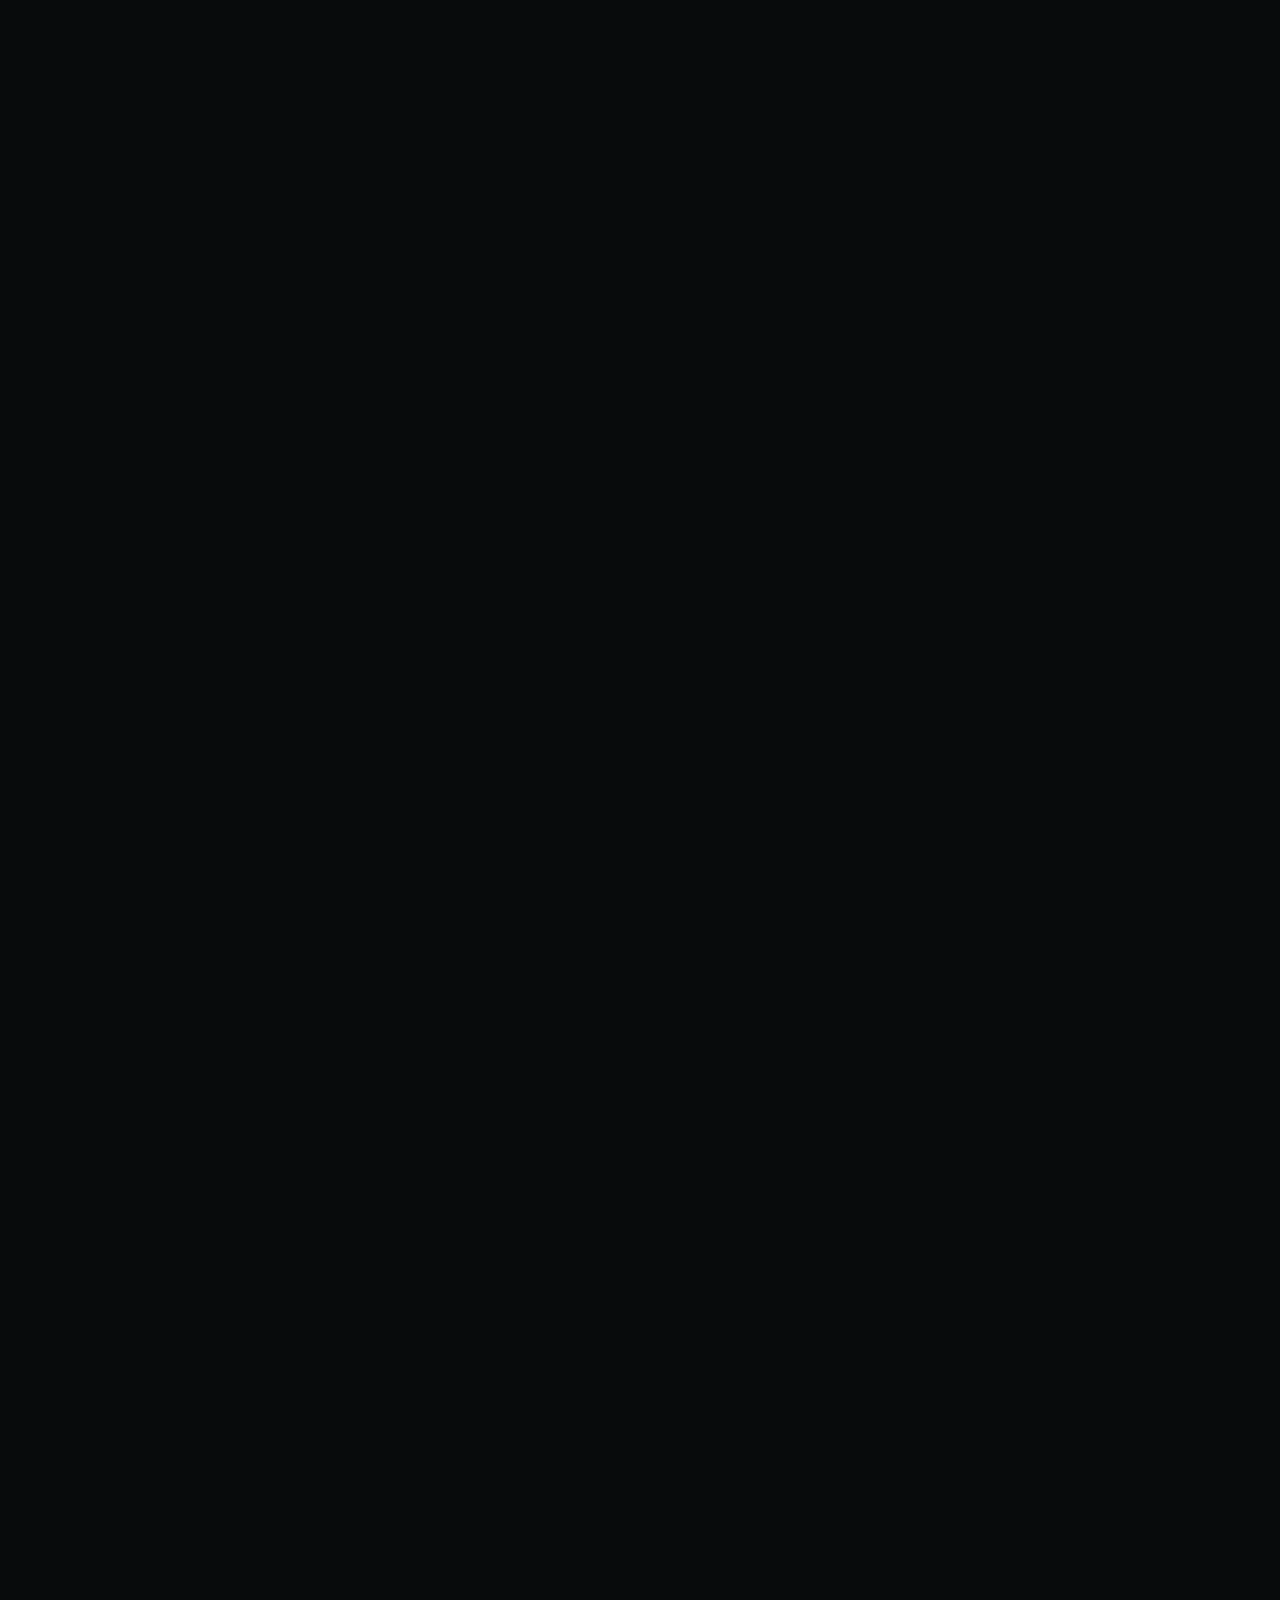
==== commit 01958b58: "Apply cinematic Kage-inspired redesign to TUNIGHT page" ====
--- a/events.html
+++ b/events.html
@@ -1492,6 +1492,7 @@
 @media(max-width:600px){.container{width:88%}.hero-content{padding-top:90px}.hero h1{font-size:clamp(52px,15vw,82px)}.hero-text{font-size:14px;margin-top:25px}.hero-buttons{flex-wrap:wrap;margin-top:28px}.button{padding:0 18px;min-height:49px}.hero-bottom{bottom:17px}.hero-bottom-inner{font-size:8px}.intro-grid{grid-template-columns:1fr;gap:24px}.vertical{writing-mode:initial;transform:none}.menu-hero,.story-hero{min-height:72svh}.header-button{padding:12px 13px}.logo{font-size:22px}}
 @media(prefers-reduced-motion:reduce){html{scroll-behavior:auto}.hero-photo img{animation:none!important}.reveal-ready [data-reveal]{opacity:1;transform:none;transition:none}}
 </style>
+  <link rel="stylesheet" href="global.css?v=20261017">
 </head>
 
 <body>
@@ -2542,5 +2543,6 @@
   document.querySelectorAll('a[href^="#"]').forEach(a=>a.addEventListener('click',()=>{const mobile=document.querySelector('.mobile-menu');if(mobile){mobile.classList.remove('open');document.body.style.overflow='';}}));
 })();
 </script>
+  <script src="global.js?v=20261017" defer></script>
 </body>
 </html>
--- a/global.css
+++ b/global.css
@@ -0,0 +1,100 @@
+/* TUNIGHT — cinematic redesign inspired by the mood and motion of Kage.
+   The restaurant identity, copy, links and page structure remain TUNIGHT. */
+@import url('https://fonts.googleapis.com/css2?family=DM+Sans:wght@400;500;600;700&family=Playfair+Display:ital,wght@0,400;0,500;0,600;1,400;1,500&display=swap');
+:root{--green:#080b0c;--green-2:#111719;--green-3:#20282a;--gold:#e0231c;--gold-light:#ff5b50;--cream:#0a0d0e;--cream-light:#101416;--white:#f3f1ed;--black:#050607;--text:#f3f1ed;--muted:#a4a8a6;--line:rgba(243,241,237,.15);--container:1320px;--tn-red:#e0231c;--tn-ink:#07090a}
+html{scroll-behavior:smooth;scroll-padding-top:90px;background:#080b0c}
+body{background:#080b0c;color:#f3f1ed;font-family:"DM Sans",sans-serif;letter-spacing:-.01em}
+::selection{background:#e0231c;color:white}
+.container{width:min(var(--container),88%);margin-inline:auto}
+a{transition:color .3s ease,background .3s ease,border-color .3s ease,transform .45s cubic-bezier(.2,.8,.2,1)}
+.header{position:fixed;top:0;left:0;right:0;background:linear-gradient(180deg,rgba(5,7,8,.84),rgba(5,7,8,.18));backdrop-filter:blur(0);border-bottom:1px solid rgba(255,255,255,.12);transition:background .4s,backdrop-filter .4s,border-color .4s}
+.header.is-scrolled{background:rgba(7,9,10,.88);backdrop-filter:blur(18px);border-color:rgba(255,255,255,.08)}
+.nav{min-height:82px}
+.logo{font-family:"Playfair Display",serif;font-size:32px;letter-spacing:-.06em}
+.logo span{color:var(--tn-red)}
+.nav-links{gap:clamp(15px,2.1vw,32px)}
+.nav-links a{font-size:9px;letter-spacing:.16em;color:#eeece8}
+.nav-links a::after{height:2px;background:var(--tn-red);bottom:-12px}
+.header-button,.button-gold{background:var(--tn-red);color:#fff;border:1px solid var(--tn-red);transition:transform .35s,background .35s,border-color .35s}
+.header-button:hover,.button-gold:hover{background:#ff3c31;border-color:#ff3c31;transform:translateY(-3px)}
+.cart,.menu-button{border-color:rgba(255,255,255,.34)}
+.hero{min-height:100svh;background:#080b0c}
+.hero-photo{background:#15191a url('https://images.unsplash.com/photo-1517248135467-4c7edcad34c4?auto=format&fit=crop&w=2200&q=88') center 52%/cover no-repeat}
+.hero-photo img,.experience-card .photo img,.food-image img,.banquet-photo img,.occasion .photo img,.gallery-item img{display:none!important}
+.hero-photo::before,.photo::before{content:none!important}
+.hero-overlay{background:linear-gradient(90deg,rgba(4,6,7,.92) 0%,rgba(4,6,7,.63) 44%,rgba(4,6,7,.16) 100%),linear-gradient(0deg,rgba(4,6,7,.82),transparent 58%)}
+.hero-content{padding-top:120px;padding-bottom:100px}
+.eyebrow{color:#ff746b;font-size:9px;letter-spacing:.25em}
+.eyebrow::before{background:var(--tn-red);width:48px}
+.hero h1{font-size:clamp(68px,10.2vw,150px);max-width:1000px;line-height:.83;letter-spacing:-.085em;text-wrap:balance}
+.hero h1 em{color:var(--tn-red);font-style:italic}
+.hero-text{max-width:510px;color:rgba(245,243,239,.75);font-size:16px;line-height:1.9}
+.button{min-height:55px;padding:0 28px;font-size:9px;letter-spacing:.16em}
+.button-outline{border-color:rgba(255,255,255,.5);background:rgba(10,12,13,.16);backdrop-filter:blur(8px)}
+.button-outline:hover{border-color:#fff;background:rgba(255,255,255,.09);transform:translateY(-3px)}
+.hero-bottom{bottom:30px}
+.hero-bottom-inner{color:#c4c5c2;font-size:8px;letter-spacing:.19em}
+.scroll span{background:var(--tn-red)}
+.intro,.food{background:#0a0d0e;color:#f3f1ed}
+.intro{padding:clamp(90px,12vw,165px) 0}
+.vertical{color:#ff6258}
+.intro h2,.section-heading h2,.food-content h2{font-size:clamp(54px,7vw,100px);letter-spacing:-.075em;line-height:.9}
+.intro h2 em,.section-heading h2 em,.food-content h2 em{color:var(--tn-red)}
+.intro-copy h3{font-size:clamp(24px,2.5vw,34px);line-height:1.3}
+.intro-copy p,.section-heading p,.food-content>p{color:#aeb2af;font-size:15px;line-height:1.9}
+.experience{background:#111516;padding:clamp(90px,11vw,150px) 0 0}
+.section-heading{margin-bottom:64px}
+.experience-grid{gap:1px;background:rgba(255,255,255,.1)}
+.experience-card{height:clamp(450px,52vw,700px);background:#14191a}
+.experience-card:nth-child(1) .photo{background:linear-gradient(0deg,rgba(4,7,8,.8),rgba(4,7,8,.02)),url('https://images.unsplash.com/photo-1514933651103-005eec06c04b?auto=format&fit=crop&w=1400&q=85') center/cover}
+.experience-card:nth-child(2) .photo{background:linear-gradient(0deg,rgba(4,7,8,.8),rgba(4,7,8,.02)),url('https://images.unsplash.com/photo-1519167758481-83f550bb49b3?auto=format&fit=crop&w=1400&q=85') center/cover}
+.experience-card::after{background:linear-gradient(0deg,rgba(4,7,8,.92),rgba(4,7,8,.03) 75%)}
+.experience-info{left:clamp(24px,4vw,52px);right:clamp(24px,4vw,52px);bottom:clamp(28px,4vw,52px)}
+.experience-number{color:#ff6a60}
+.experience-info h3{font-size:clamp(34px,4vw,54px);letter-spacing:-.04em}
+.experience-info p{color:#d0d2cf;max-width:420px}
+.text-link{color:#ff6a60;letter-spacing:.16em}
+.text-link:hover{color:#fff;transform:translateX(5px)}
+.food{padding:clamp(90px,12vw,160px) 0;background:#090c0d}
+.food-grid{gap:clamp(36px,8vw,110px)}
+.food-image{height:clamp(400px,54vw,700px);background:linear-gradient(0deg,rgba(4,7,8,.06),rgba(4,7,8,.06)),url('https://images.unsplash.com/photo-1414235077428-338989a2e8c0?auto=format&fit=crop&w=1400&q=88') center/cover}
+.food-image::after{inset:18px;border-color:rgba(255,255,255,.3)}
+.food-item{border-color:rgba(255,255,255,.13)}
+.food-item h4{font-size:22px}
+.food-item small{color:#8f9692}
+.price{color:#ff665c}
+.banquet{min-height:clamp(560px,65vw,780px);background:#121617}
+.banquet-photo{background:linear-gradient(90deg,rgba(4,7,8,.92),rgba(4,7,8,.45) 55%,rgba(4,7,8,.15)),url('https://images.unsplash.com/photo-1519167758481-83f550bb49b3?auto=format&fit=crop&w=2200&q=88') center/cover}
+.banquet-overlay{background:linear-gradient(90deg,rgba(4,7,8,.9),rgba(4,7,8,.3) 70%,rgba(4,7,8,.1))}
+.occasions{background:#0e1213;color:#f3f1ed}
+.gallery{background:#080b0c;color:#f3f1ed}
+.testimonial{background:#101415;color:#f3f1ed}
+.final{background:#e0231c!important;color:white!important}
+.final .button,.final a.button{background:#080b0c!important;border-color:#080b0c!important;color:white!important}
+.footer{background:#050708;color:#d6d7d3;border-top:1px solid rgba(255,255,255,.1)}
+.footer a:hover{color:#ff6258}
+.photo{background-color:#171b1c}
+.photo img[src^="assets/images/"]{display:none!important}
+.experience-card .photo,.food-image,.banquet-photo{background-repeat:no-repeat;background-size:cover;background-position:center}
+.occasion:nth-of-type(1) .photo,.gallery-item:nth-child(1){background-image:url('https://images.unsplash.com/photo-1511795409834-ef04bbd61622?auto=format&fit=crop&w=900&q=82')}
+.occasion:nth-of-type(2) .photo,.gallery-item:nth-child(2){background-image:url('https://images.unsplash.com/photo-1519225421980-715cb0215aed?auto=format&fit=crop&w=900&q=82')}
+.occasion:nth-of-type(3) .photo,.gallery-item:nth-child(3){background-image:url('https://images.unsplash.com/photo-1517248135467-4c7edcad34c4?auto=format&fit=crop&w=900&q=82')}
+.menu-hero,.story-hero{background:#090c0d;color:#fff}
+.menu-hero .photo,.story-hero .photo{background:linear-gradient(90deg,rgba(4,7,8,.8),rgba(4,7,8,.25)),url('https://images.unsplash.com/photo-1517248135467-4c7edcad34c4?auto=format&fit=crop&w=2000&q=85') center/cover}
+.menu-category,.menu-feature,.story-intro,.story-image-section,.philosophy,.story-experience,.story-quote,.story-banquet,.values,.feature,.events,.process{background:#0b0f10;color:#f3f1ed}
+.menu-category:nth-of-type(even),.values,.process{background:#111617}
+.menu-card,.menu-item,.product-card,.food-card{background:#121718;border-color:rgba(255,255,255,.12);color:#f3f1ed}
+.menu-card img,.menu-item img{transition:transform .8s cubic-bezier(.2,.8,.2,1)}
+.menu-card:hover img,.menu-item:hover img{transform:scale(1.045)}
+.menu-card h3,.menu-item h3,.story-intro h2,.philosophy h2,.story-experience h2,.story-banquet h2,.values h2,.feature h2,.events h2,.process h2{color:#f3f1ed}
+.story-quote{border-block:1px solid rgba(255,255,255,.1)}
+.mobile-menu{background:#080b0c}
+.mobile-links a{border-color:rgba(255,255,255,.13)}
+.mobile-close{border-color:rgba(255,255,255,.35)}
+/* quiet editorial grain, vignette and responsive polish */
+.hero::after{content:"";position:absolute;inset:0;z-index:1;pointer-events:none;opacity:.16;background-image:url("data:image/svg+xml,%3Csvg viewBox='0 0 180 180' xmlns='http://www.w3.org/2000/svg'%3E%3Cfilter id='n'%3E%3CfeTurbulence type='fractalNoise' baseFrequency='.9' numOctaves='3' stitchTiles='stitch'/%3E%3C/filter%3E%3Crect width='100%25' height='100%25' filter='url(%23n)' opacity='.22'/%3E%3C/svg%3E");mix-blend-mode:soft-light}
+.reveal{opacity:0;transform:translateY(28px);transition:opacity .9s cubic-bezier(.2,.8,.2,1),transform .9s cubic-bezier(.2,.8,.2,1)}
+.reveal.is-visible{opacity:1;transform:translateY(0)}
+@media(max-width:1050px){.nav-links{gap:16px}.nav-links a{font-size:8px}.nav{min-height:76px}.header-button{padding:12px 14px}.intro-grid{grid-template-columns:38px 1fr;gap:28px}.intro-copy{grid-column:2}.food-grid{gap:40px}.experience-card{height:540px}}
+@media(max-width:760px){.container{width:88%}.header{background:rgba(7,9,10,.72);backdrop-filter:blur(12px)}.nav{min-height:70px}.nav-links,.nav-right .cart,.nav-right .header-button{display:none}.menu-button{display:grid;place-items:center}.logo{font-size:29px}.hero{min-height:100svh;align-items:flex-end}.hero-photo{background-position:58% center}.hero-overlay{background:linear-gradient(0deg,rgba(4,6,7,.96),rgba(4,6,7,.38) 68%,rgba(4,6,7,.22))}.hero-content{padding-top:150px;padding-bottom:145px}.hero h1{font-size:clamp(64px,16vw,100px);line-height:.86;letter-spacing:-.085em}.hero-text{font-size:14px;line-height:1.8;margin-top:25px;max-width:390px}.hero-buttons{flex-wrap:wrap;margin-top:26px}.button{min-height:50px;padding:0 18px}.hero-bottom{bottom:20px}.hero-bottom-inner{font-size:7px;letter-spacing:.1em}.hero-bottom-inner>div:last-child{display:none}.intro{padding:88px 0}.intro-grid{grid-template-columns:1fr;gap:22px}.vertical{writing-mode:initial;transform:none}.intro h2,.section-heading h2,.food-content h2{font-size:clamp(52px,13vw,78px)}.intro-copy{grid-column:auto}.intro-copy h3{font-size:25px}.section-heading{display:block;margin-bottom:38px}.section-heading p{margin-top:25px;font-size:14px}.experience{padding-top:88px}.experience-grid{grid-template-columns:1fr}.experience-card{height:480px}.experience-info{left:25px;right:25px;bottom:28px}.experience-info h3{font-size:38px}.experience-info p{font-size:13px}.food{padding:88px 0}.food-grid{grid-template-columns:1fr;gap:38px}.food-image{height:440px}.food-content>p{font-size:14px}.food-item{padding:17px 0}.food-item h4{font-size:19px}.banquet{min-height:590px}.banquet-photo{background-position:58% center}.occasion,.gallery-item{min-height:250px}.footer{padding-bottom:30px}}
+@media(prefers-reduced-motion:reduce){html{scroll-behavior:auto}.reveal,.hero-photo img,.experience-card .photo img{transition:none!important;animation:none!important}.reveal{opacity:1;transform:none}}
